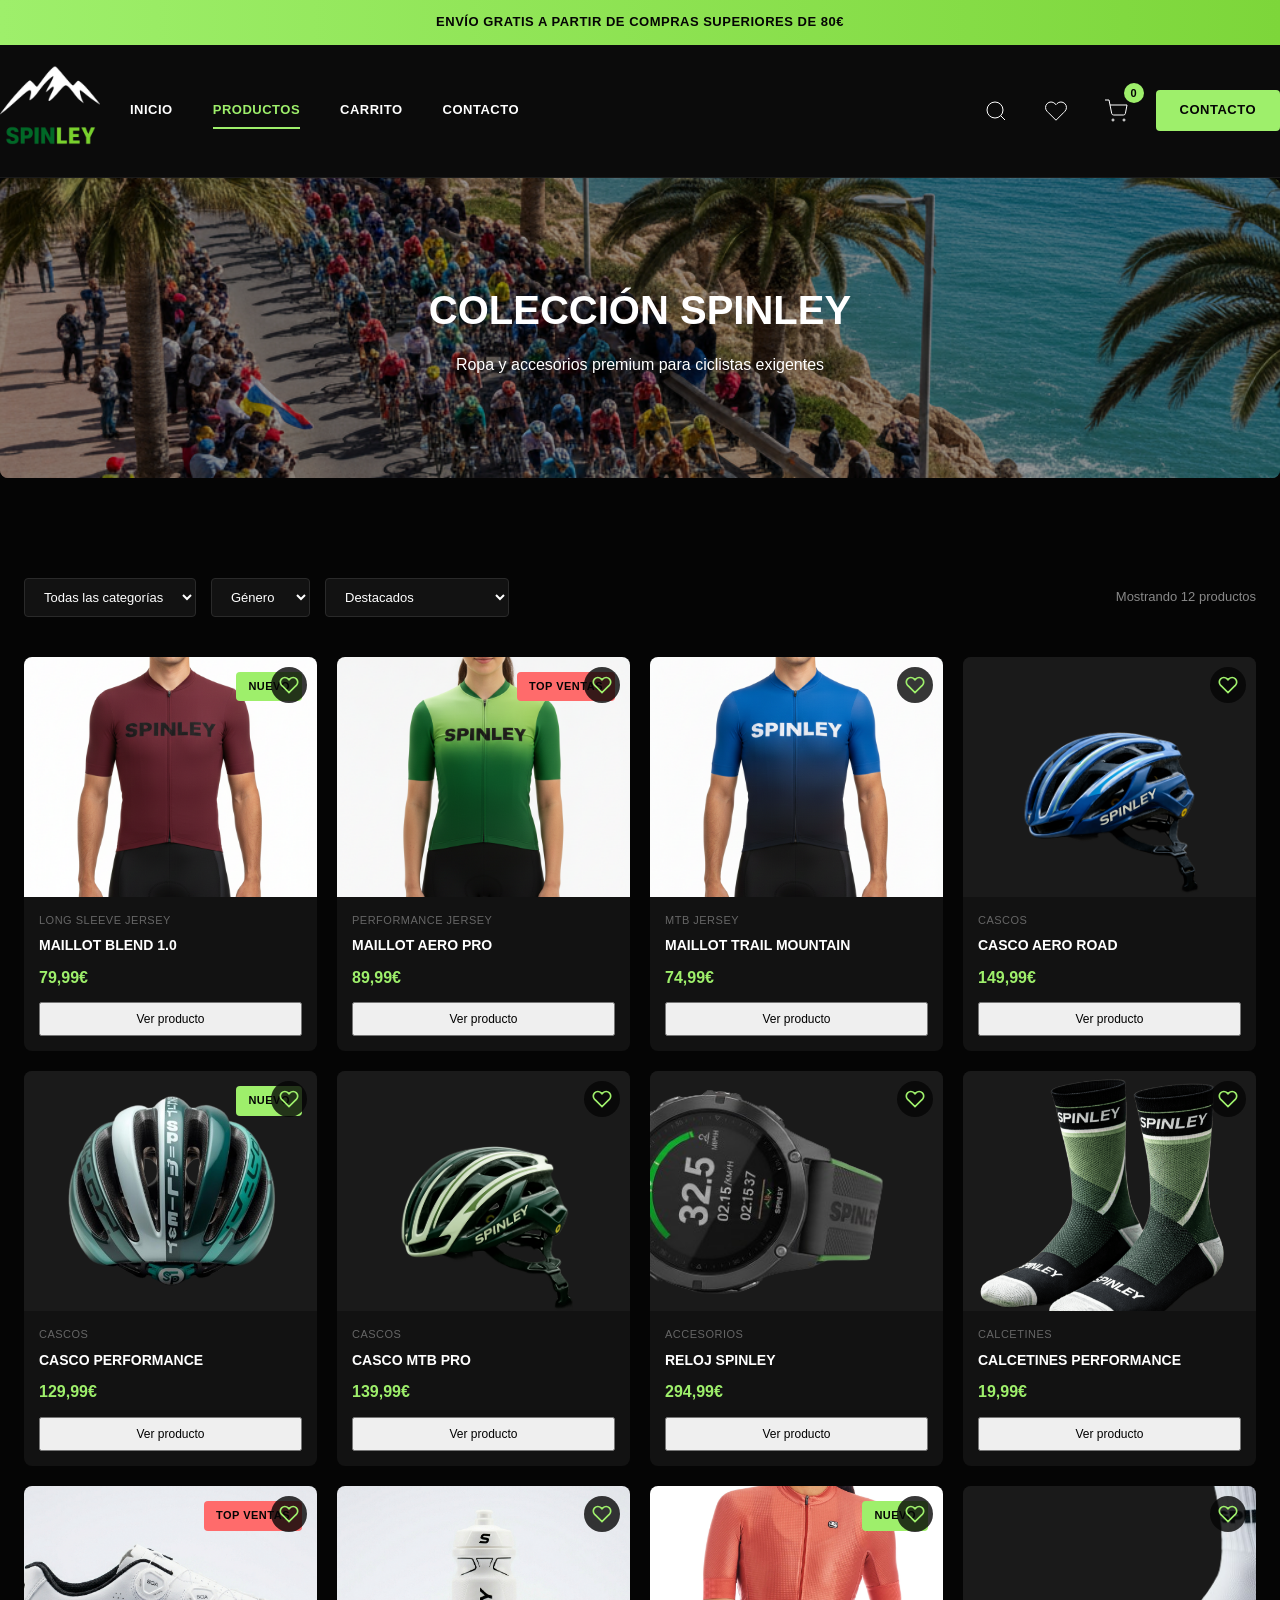
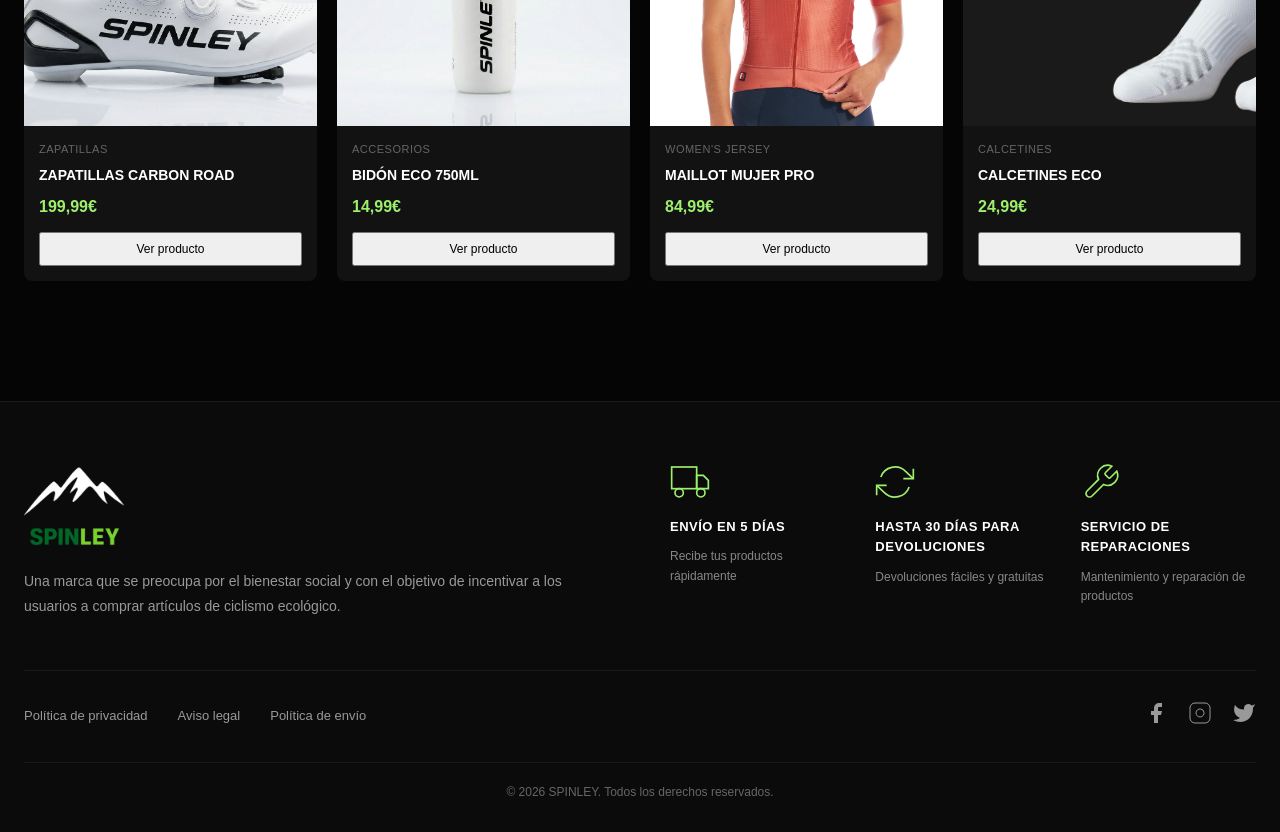
==== productos.html @ c1670255 "first commit" ====
<!DOCTYPE html>
<html lang="es">
<head>
    <meta charset="UTF-8">
    <meta name="viewport" content="width=device-width, initial-scale=1.0">
    <title>Productos - SPINLEY</title>
    <link rel="stylesheet" href="styles.css">
</head>
<body>
    <div class="top-bar">
        <p>ENVÍO GRATIS A PARTIR DE COMPRAS SUPERIORES DE 80€</p>
    </div>

    <header class="header" id="header">
        <div class="container header-content">
            <div class="logo">
                <a href="index.html">
                    <img src="images/logoBlanco.png" width="100px">
                </a>
            </div>

            <nav class="nav-desktop">
                <a href="index.html" class="nav-link">INICIO</a>
                <a href="productos.html" class="nav-link active">PRODUCTOS</a>
                <a href="carrito.html" class="nav-link">CARRITO</a>
                <a href="contacto.html" class="nav-link">CONTACTO</a>
            </nav>

            <div class="header-search">
                <input type="text" placeholder="Buscar productos..." class="search-input" id="search-input">
                <svg class="search-icon" width="20" height="20" viewBox="0 0 24 24" fill="none" stroke="currentColor" style="cursor: pointer;">
                    <circle cx="11" cy="11" r="8"></circle>
                    <path d="m21 21-4.35-4.35"></path>
                </svg>
            </div>

            <div class="header-actions">
                <button class="icon-btn search-btn-mobile">
                    <svg width="24" height="24" viewBox="0 0 24 24" fill="none" stroke="currentColor">
                        <circle cx="11" cy="11" r="8"></circle>
                        <path d="m21 21-4.35-4.35"></path>
                    </svg>
                </button>
                <button class="icon-btn">
                    <svg width="24" height="24" viewBox="0 0 24 24" fill="none" stroke="currentColor">
                        <path d="M20.84 4.61a5.5 5.5 0 0 0-7.78 0L12 5.67l-1.06-1.06a5.5 5.5 0 0 0-7.78 7.78l1.06 1.06L12 21.23l7.78-7.78 1.06-1.06a5.5 5.5 0 0 0 0-7.78z"></path>
                    </svg>
                </button>
                <button class="icon-btn cart-btn" onclick="window.location.href='carrito.html'">
                    <svg width="24" height="24" viewBox="0 0 24 24" fill="none" stroke="currentColor">
                        <circle cx="9" cy="21" r="1"></circle>
                        <circle cx="20" cy="21" r="1"></circle>
                        <path d="M1 1h4l2.68 13.39a2 2 0 0 0 2 1.61h9.72a2 2 0 0 0 2-1.61L23 6H6"></path>
                    </svg>
                    <span class="cart-count" id="cart-count">0</span>
                </button>
                <a href="contacto.html" class="btn-contact">CONTACTO</a>
                <button class="hamburger" id="hamburger">
                    <span></span>
                    <span></span>
                    <span></span>
                </button>
            </div>
        </div>

        <nav class="nav-mobile" id="nav-mobile">
            <a href="index.html" class="nav-link-mobile">INICIO</a>
            <a href="productos.html" class="nav-link-mobile">PRODUCTOS</a>
            <a href="carrito.html" class="nav-link-mobile">CARRITO</a>
            <a href="contacto.html" class="nav-link-mobile">CONTACTO</a>
        </nav>
    </header>

    <section class="catalog-hero">
        <div class="catalog-hero-image">
            <img src="images/FOTO APARTADO EVENTOS .png" alt="Colección SPINLEY">
            <div class="hero-overlay"></div>
        </div>
        <div class="catalog-hero-content">
            <h1>COLECCIÓN SPINLEY</h1>
            <p>Ropa y accesorios premium para ciclistas exigentes</p>
        </div>
    </section>

    <section class="catalog-section">
        <div class="container">
            <div class="catalog-controls">
                <div class="filters">
                    <select id="category-filter" class="filter-select">
                        <option value="">Todas las categorías</option>
                        <option value="maillots">Maillots</option>
                        <option value="cascos">Cascos</option>
                        <option value="guantes">Guantes</option>
                        <option value="zapatillas">Zapatillas</option>
                        <option value="calcetines">Calcetines</option>
                        <option value="accesorios">Accesorios</option>
                    </select>

                    <select id="gender-filter" class="filter-select">
                        <option value="">Género</option>
                        <option value="hombre">Hombre</option>
                        <option value="mujer">Mujer</option>
                        <option value="unisex">Unisex</option>
                    </select>

                    <select id="sort-filter" class="filter-select">
                        <option value="featured">Destacados</option>
                        <option value="price-asc">Precio: menor a mayor</option>
                        <option value="price-desc">Precio: mayor a menor</option>
                        <option value="newest">Novedades</option>
                    </select>
                </div>

                <p class="results-count" id="results-count">Mostrando 12 productos</p>
            </div>

            <div class="catalog-grid" id="catalog-grid">
                <div class="product-card-catalog" data-category="maillots" data-gender="hombre" data-price="79.99" data-new="true">
                    <div class="product-image-catalog">
                        <img src="images/FOTO MAILLOT ROJO .png" alt="Maillot Blend 1.0">
                        <span class="badge badge-new">NUEVO</span>
                        <button class="quick-add" onclick="addToCartQuick(1, 'MAILLOT BLEND 1.0', 79.99)">Añadir al carrito</button>
                    </div>
                    <div class="product-info-catalog">
                        <p class="product-category-small">Long Sleeve Jersey</p>
                        <h3 class="product-name-catalog">MAILLOT BLEND 1.0</h3>
                        <p class="product-price-catalog">79,99€</p>
                        <button class="btn-small" onclick="window.location.href='producto.html?id=1'">Ver producto</button>
                    </div>
                </div>

                <div class="product-card-catalog" data-category="maillots" data-gender="hombre" data-price="89.99">
                    <div class="product-image-catalog">
                        <img src="images/FOTO MODELO MAILLOT VERDE .png" alt="Maillot Aero Pro">
                        <span class="badge badge-top">TOP VENTAS</span>
                        <button class="quick-add" onclick="addToCartQuick(2, 'MAILLOT AERO PRO', 89.99)">Añadir al carrito</button>
                    </div>
                    <div class="product-info-catalog">
                        <p class="product-category-small">Performance Jersey</p>
                        <h3 class="product-name-catalog">MAILLOT AERO PRO</h3>
                        <p class="product-price-catalog">89,99€</p>
                        <button class="btn-small" onclick="window.location.href='producto.html?id=2'">Ver producto</button>
                    </div>
                </div>

                <div class="product-card-catalog" data-category="maillots" data-gender="unisex" data-price="74.99">
                    <div class="product-image-catalog">
                        <img src="images/FOTO MODELO MAILLOT AZUL.png" alt="Maillot Trail">
                        <button class="quick-add" onclick="addToCartQuick(3, 'MAILLOT TRAIL MOUNTAIN', 74.99)">Añadir al carrito</button>
                    </div>
                    <div class="product-info-catalog">
                        <p class="product-category-small">MTB Jersey</p>
                        <h3 class="product-name-catalog">MAILLOT TRAIL MOUNTAIN</h3>
                        <p class="product-price-catalog">74,99€</p>
                        <button class="btn-small" onclick="window.location.href='producto.html?id=3'">Ver producto</button>
                    </div>
                </div>

                <div class="product-card-catalog" data-category="cascos" data-gender="unisex" data-price="149.99">
                    <div class="product-image-catalog">
                        <img src="images/CASCO 1.png" alt="Casco Aero Road">
                        <button class="quick-add" onclick="addToCartQuick(4, 'CASCO AERO ROAD', 149.99)">Añadir al carrito</button>
                    </div>
                    <div class="product-info-catalog">
                        <p class="product-category-small">Cascos</p>
                        <h3 class="product-name-catalog">CASCO AERO ROAD</h3>
                        <p class="product-price-catalog">149,99€</p>
                        <button class="btn-small" onclick="window.location.href='producto.html?id=4'">Ver producto</button>
                    </div>
                </div>

                <div class="product-card-catalog" data-category="cascos" data-gender="unisex" data-price="129.99" data-new="true">
                    <div class="product-image-catalog">
                        <img src="images/CASCO.png" alt="Casco Performance">
                        <span class="badge badge-new">NUEVO</span>
                        <button class="quick-add" onclick="addToCartQuick(5, 'CASCO PERFORMANCE', 129.99)">Añadir al carrito</button>
                    </div>
                    <div class="product-info-catalog">
                        <p class="product-category-small">Cascos</p>
                        <h3 class="product-name-catalog">CASCO PERFORMANCE</h3>
                        <p class="product-price-catalog">129,99€</p>
                        <button class="btn-small" onclick="window.location.href='producto.html?id=5'">Ver producto</button>
                    </div>
                </div>

                <div class="product-card-catalog" data-category="cascos" data-gender="unisex" data-price="139.99">
                    <div class="product-image-catalog">
                        <img src="images/CASCO 3.png" alt="Casco MTB Pro">
                        <button class="quick-add" onclick="addToCartQuick(6, 'CASCO MTB PRO', 139.99)">Añadir al carrito</button>
                    </div>
                    <div class="product-info-catalog">
                        <p class="product-category-small">Cascos</p>
                        <h3 class="product-name-catalog">CASCO MTB PRO</h3>
                        <p class="product-price-catalog">139,99€</p>
                        <button class="btn-small" onclick="window.location.href='producto.html?id=6'">Ver producto</button>
                    </div>
                </div>

                <div class="product-card-catalog" data-category="accesorios" data-gender="unisex" data-price="294.99">
                    <div class="product-image-catalog">
                        <img src="images/RELOJ SPINLEY.png" alt="Reloj Spinley">
                        <button class="quick-add" onclick="addToCartQuick(7, 'RELOJ SPINLEY', 294.99)">Añadir al carrito</button>
                    </div>
                    <div class="product-info-catalog">
                        <p class="product-category-small">Accesorios</p>
                        <h3 class="product-name-catalog">RELOJ SPINLEY</h3>
                        <p class="product-price-catalog">294,99€</p>
                        <button class="btn-small" onclick="window.location.href='producto.html?id=7'">Ver producto</button>
                    </div>
                </div>

                <div class="product-card-catalog" data-category="calcetines" data-gender="unisex" data-price="19.99">
                    <div class="product-image-catalog">
                        <img src="images/CALCETINES 1.png" alt="Calcetines Performance">
                        <button class="quick-add" onclick="addToCartQuick(8, 'CALCETINES PERFORMANCE', 19.99)">Añadir al carrito</button>
                    </div>
                    <div class="product-info-catalog">
                        <p class="product-category-small">Calcetines</p>
                        <h3 class="product-name-catalog">CALCETINES PERFORMANCE</h3>
                        <p class="product-price-catalog">19,99€</p>
                        <button class="btn-small" onclick="window.location.href='producto.html?id=8'">Ver producto</button>
                    </div>
                </div>

                <div class="product-card-catalog" data-category="zapatillas" data-gender="unisex" data-price="199.99">
                    <div class="product-image-catalog">
                        <img src="images/ZAPATILLAS SPINLE.png" alt="Zapatillas Carbon Road">
                        <span class="badge badge-top">TOP VENTAS</span>
                        <button class="quick-add" onclick="addToCartQuick(9, 'ZAPATILLAS CARBON ROAD', 199.99)">Añadir al carrito</button>
                    </div>
                    <div class="product-info-catalog">
                        <p class="product-category-small">Zapatillas</p>
                        <h3 class="product-name-catalog">ZAPATILLAS CARBON ROAD</h3>
                        <p class="product-price-catalog">199,99€</p>
                        <button class="btn-small" onclick="window.location.href='producto.html?id=9'">Ver producto</button>
                    </div>
                </div>

                <div class="product-card-catalog" data-category="accesorios" data-gender="unisex" data-price="14.99">
                    <div class="product-image-catalog">
                        <img src="images/BOTELLIN SPINLEY (1).png" alt="Bidón Eco">
                        <button class="quick-add" onclick="addToCartQuick(10, 'BIDÓN ECO 750ML', 14.99)">Añadir al carrito</button>
                    </div>
                    <div class="product-info-catalog">
                        <p class="product-category-small">Accesorios</p>
                        <h3 class="product-name-catalog">BIDÓN ECO 750ML</h3>
                        <p class="product-price-catalog">14,99€</p>
                        <button class="btn-small" onclick="window.location.href='producto.html?id=10'">Ver producto</button>
                    </div>
                </div>

                <div class="product-card-catalog" data-category="maillots" data-gender="mujer" data-price="84.99" data-new="true">
                    <div class="product-image-catalog">
                        <img src="images/MAILLOT PRO MUJER .jpg" alt="Maillot Mujer Pro">
                        <span class="badge badge-new">NUEVO</span>
                        <button class="quick-add" onclick="addToCartQuick(11, 'MAILLOT MUJER PRO', 84.99)">Añadir al carrito</button>
                    </div>
                    <div class="product-info-catalog">
                        <p class="product-category-small">Women's Jersey</p>
                        <h3 class="product-name-catalog">MAILLOT MUJER PRO</h3>
                        <p class="product-price-catalog">84,99€</p>
                        <button class="btn-small" onclick="window.location.href='producto.html?id=11'">Ver producto</button>
                    </div>
                </div>

                <div class="product-card-catalog" data-category="calcetines" data-gender="unisex" data-price="24.99">
                    <div class="product-image-catalog">
                        <img src="images/CALCETINES 2.png" alt="Calcetines Eco">
                        <button class="quick-add" onclick="addToCartQuick(12, 'CALCETINES ECO', 24.99)">Añadir al carrito</button>
                    </div>
                    <div class="product-info-catalog">
                        <p class="product-category-small">Calcetines</p>
                        <h3 class="product-name-catalog">CALCETINES ECO</h3>
                        <p class="product-price-catalog">24,99€</p>
                        <button class="btn-small" onclick="window.location.href='producto.html?id=12'">Ver producto</button>
                    </div>
                </div>
            </div>
        </div>
    </section>

    <footer class="footer">
        <div class="container">
            <div class="footer-top">
                <div class="footer-brand">
                    <img src="images/logoBlanco.png" width="100px">
                    <p class="footer-description">Una marca que se preocupa por el bienestar social y con el objetivo de incentivar a los usuarios a comprar artículos de ciclismo ecológico.</p>
                </div>

                <div class="footer-features">
                    <div class="feature-item">
                        <svg width="40" height="40" viewBox="0 0 24 24" fill="none" stroke="#9eef6b">
                            <rect x="1" y="3" width="15" height="13"></rect>
                            <polygon points="16 8 20 8 23 11 23 16 16 16 16 8"></polygon>
                            <circle cx="5.5" cy="18.5" r="2.5"></circle>
                            <circle cx="18.5" cy="18.5" r="2.5"></circle>
                        </svg>
                        <h4>ENVÍO EN 5 DÍAS</h4>
                        <p>Recibe tus productos rápidamente</p>
                    </div>
                    <div class="feature-item">
                        <svg width="40" height="40" viewBox="0 0 24 24" fill="none" stroke="#9eef6b">
                            <polyline points="23 4 23 10 17 10"></polyline>
                            <polyline points="1 20 1 14 7 14"></polyline>
                            <path d="M3.51 9a9 9 0 0 1 14.85-3.36L23 10M1 14l4.64 4.36A9 9 0 0 0 20.49 15"></path>
                        </svg>
                        <h4>HASTA 30 DÍAS PARA DEVOLUCIONES</h4>
                        <p>Devoluciones fáciles y gratuitas</p>
                    </div>
                    <div class="feature-item">
                        <svg width="40" height="40" viewBox="0 0 24 24" fill="none" stroke="#9eef6b">
                            <path d="M14.7 6.3a1 1 0 0 0 0 1.4l1.6 1.6a1 1 0 0 0 1.4 0l3.77-3.77a6 6 0 0 1-7.94 7.94l-6.91 6.91a2.12 2.12 0 0 1-3-3l6.91-6.91a6 6 0 0 1 7.94-7.94l-3.76 3.76z"></path>
                        </svg>
                        <h4>SERVICIO DE REPARACIONES</h4>
                        <p>Mantenimiento y reparación de productos</p>
                    </div>
                </div>
            </div>

            <div class="footer-middle">
                <div class="footer-links">
                    <a href="privacidad.html">Política de privacidad</a>
                    <a href="aviso-legal.html">Aviso legal</a>
                    <a href="envio.html">Política de envío</a>
                </div>
                <div class="footer-social">
                    <a href="#" aria-label="Facebook">
                        <svg width="24" height="24" viewBox="0 0 24 24" fill="currentColor">
                            <path d="M18 2h-3a5 5 0 0 0-5 5v3H7v4h3v8h4v-8h3l1-4h-4V7a1 1 0 0 1 1-1h3z"></path>
                        </svg>
                    </a>
                    <a href="#" aria-label="Instagram">
                        <svg width="24" height="24" viewBox="0 0 24 24" fill="none" stroke="currentColor">
                            <rect x="2" y="2" width="20" height="20" rx="5" ry="5"></rect>
                            <path d="M16 11.37A4 4 0 1 1 12.63 8 4 4 0 0 1 16 11.37z"></path>
                            <line x1="17.5" y1="6.5" x2="17.51" y2="6.5"></line>
                        </svg>
                    </a>
                    <a href="#" aria-label="Twitter">
                        <svg width="24" height="24" viewBox="0 0 24 24" fill="currentColor">
                            <path d="M23 3a10.9 10.9 0 0 1-3.14 1.53 4.48 4.48 0 0 0-7.86 3v1A10.66 10.66 0 0 1 3 4s-4 9 5 13a11.64 11.64 0 0 1-7 2c9 5 20 0 20-11.5a4.5 4.5 0 0 0-.08-.83A7.72 7.72 0 0 0 23 3z"></path>
                        </svg>
                    </a>
                </div>
            </div>

            <div class="footer-bottom">
                <p>&copy; 2026 SPINLEY. Todos los derechos reservados.</p>
            </div>
        </div>
    </footer>

    <script src="script.js"></script>
</body>
</html>
---- styles.css ----
* {
    margin: 0;
    padding: 0;
    box-sizing: border-box;
}

html {
    scroll-behavior: smooth;
}

body {
    font-family: -apple-system, BlinkMacSystemFont, 'Segoe UI', Roboto, Oxygen, Ubuntu, Cantarell, sans-serif;
    background-color: #050505;
    color: #ffffff;
    line-height: 1.6;
}

.container {
    max-width: 1600px;
    margin: 0 auto;
    padding: 0 24px;
}

@media (max-width: 768px) {
    .container {
        padding: 0 16px;
    }
}

/* Top Bar */
.top-bar {
    background: linear-gradient(90deg, #9eef6b 0%, #7dd63a 100%);
    color: #050505;
    text-align: center;
    padding: 12px 0;
    font-size: 13px;
    font-weight: 600;
    letter-spacing: 0.5px;
    text-transform: uppercase;
}

/* Header */
.header {
    background-color: #0b0b0b;
    border-bottom: 1px solid #1a1a1a;
    position: sticky;
    top: 0;
    z-index: 100;
    transition: all 0.3s ease;
}

.header.scrolled {
    box-shadow: 0 4px 20px rgba(158, 239, 107, 0.1);
}

.header-content {
    display: flex;
    align-items: center;
    justify-content: space-between;
    padding: 16px 0;
    gap: 30px;
}

.logo a {
    display: flex;
    align-items: left;
    text-decoration: none;
}

.logo svg {
    transition: transform 0.3s ease;
}

.logo:hover svg {
    transform: scale(1.05);
}

.nav-desktop {
    display: flex;
    gap: 40px;
    flex: 1;
}

.nav-link {
    color: #ffffff;
    text-decoration: none;
    font-size: 13px;
    font-weight: 600;
    text-transform: uppercase;
    letter-spacing: 0.5px;
    transition: color 0.3s ease;
    position: relative;
}

.nav-link:hover,
.nav-link.active {
    color: #9eef6b;
}

.nav-link.active::after {
    content: '';
    position: absolute;
    bottom: -8px;
    left: 0;
    width: 100%;
    height: 2px;
    background-color: #9eef6b;
}

.header-search {
    flex: 1;
    max-width: 300px;
    position: relative;
    display: none;
}

.header-search.active {
    display: block;
}

.search-input {
    width: 100%;
    padding: 10px 16px;
    background-color: #1a1a1a;
    border: 1px solid #2a2a2a;
    color: #ffffff;
    border-radius: 24px;
    font-size: 13px;
    transition: all 0.3s ease;
}

.search-input:focus {
    outline: none;
    border-color: #9eef6b;
    background-color: #121212;
}

.search-icon {
    position: absolute;
    right: 16px;
    top: 50%;
    transform: translateY(-50%);
    color: #888;
    pointer-events: none;
}

.header-actions {
    display: flex;
    align-items: center;
    gap: 20px;
}

.icon-btn {
    background: none;
    border: none;
    color: #ffffff;
    cursor: pointer;
    display: flex;
    align-items: center;
    justify-content: center;
    width: 40px;
    height: 40px;
    border-radius: 50%;
    transition: all 0.3s ease;
    position: relative;
}

.icon-btn:hover {
    background-color: #1a1a1a;
    color: #9eef6b;
}

.cart-count {
    position: absolute;
    top: -8px;
    right: -8px;
    background-color: #9eef6b;
    color: #050505;
    font-size: 11px;
    font-weight: 700;
    width: 20px;
    height: 20px;
    border-radius: 50%;
    display: flex;
    align-items: center;
    justify-content: center;
}

.btn-contact {
    background-color: #9eef6b;
    color: #050505;
    padding: 10px 24px;
    border: none;
    border-radius: 4px;
    font-size: 13px;
    font-weight: 600;
    text-transform: uppercase;
    letter-spacing: 0.5px;
    cursor: pointer;
    text-decoration: none;
    transition: all 0.3s ease;
    display: inline-block;
}

.btn-contact:hover {
    background-color: #7dd63a;
    transform: translateY(-2px);
}

.hamburger {
    display: none;
    flex-direction: column;
    background: none;
    border: none;
    cursor: pointer;
    width: 30px;
    height: 24px;
    gap: 5px;
    padding: 0;
}

.hamburger span {
    width: 100%;
    height: 2px;
    background-color: #ffffff;
    transition: all 0.3s ease;
}

.hamburger.active span:nth-child(1) {
    transform: rotate(45deg) translate(8px, 8px);
}

.hamburger.active span:nth-child(2) {
    opacity: 0;
}

.hamburger.active span:nth-child(3) {
    transform: rotate(-45deg) translate(7px, -7px);
}

.nav-mobile {
    display: none;
    position: absolute;
    top: 100%;
    left: 0;
    right: 0;
    background-color: #0b0b0b;
    border-bottom: 1px solid #1a1a1a;
    flex-direction: column;
    padding: 20px 40px;
    gap: 15px;
}

.nav-mobile.active {
    display: flex;
}

.nav-link-mobile {
    color: #ffffff;
    text-decoration: none;
    font-size: 14px;
    font-weight: 600;
    text-transform: uppercase;
    transition: color 0.3s ease;
}

.nav-link-mobile:hover {
    color: #9eef6b;
}

@media (max-width: 768px) {
    .nav-desktop,
    .header-search,
    .btn-contact {
        display: none;
    }

    .hamburger {
        display: flex;
    }

    .search-btn-mobile {
        display: flex !important;
    }
}

/* Hero Section */
.hero {
    position: relative;
    height: 600px;
    overflow: hidden;
    margin-bottom: 60px;
}

.hero-image {
    position: absolute;
    top: 0;
    left: 0;
    width: 100%;
    height: 100%;
}

.hero-image img {
    width: 100%;
    height: 100%;
    object-fit: cover;
}

.hero-overlay {
    position: absolute;
    top: 0;
    left: 0;
    width: 100%;
    height: 100%;
    background: rgba(0, 0, 0, 0.4);
}

.hero-content {
    position: absolute;
    top: 50%;
    left: 50%;
    transform: translate(-50%, -50%);
    text-align: center;
    z-index: 10;
    width: 90%;
    max-width: 600px;
}

.hero-title {
    font-size: 56px;
    font-weight: 700;
    margin-bottom: 20px;
    letter-spacing: -0.5px;
    animation: fadeInUp 0.8s ease;
}

.hero-subtitle {
    font-size: 18px;
    color: #e0e0e0;
    margin-bottom: 40px;
    animation: fadeInUp 0.8s ease 0.2s backwards;
}

.hero-ctas {
    display: flex;
    gap: 20px;
    justify-content: center;
    animation: fadeInUp 0.8s ease 0.4s backwards;
}

@keyframes fadeInUp {
    from {
        opacity: 0;
        transform: translateY(20px);
    }
    to {
        opacity: 1;
        transform: translateY(0);
    }
}

@media (max-width: 768px) {
    .hero {
        height: 400px;
        margin-bottom: 40px;
    }

    .hero-title {
        font-size: 32px;
    }

    .hero-subtitle {
        font-size: 16px;
    }

    .hero-ctas {
        flex-direction: column;
    }
}

/* Buttons */
.btn {
    padding: 12px 32px;
    border: 2px solid #9eef6b;
    background-color: transparent;
    color: #9eef6b;
    font-size: 13px;
    font-weight: 600;
    text-transform: uppercase;
    letter-spacing: 0.5px;
    cursor: pointer;
    text-decoration: none;
    transition: all 0.3s ease;
    border-radius: 4px;
    display: inline-block;
}

.btn-primary {
    background-color: #9eef6b;
    color: #050505;
    border-color: #9eef6b;
}

.btn-primary:hover {
    background-color: #7dd63a;
    border-color: #7dd63a;
    transform: translateY(-2px);
}

.btn-secondary {
    background-color: transparent;
    color: #9eef6b;
    border-color: #9eef6b;
}

.btn-secondary:hover {
    background-color: #9eef6b;
    color: #050505;
    transform: translateY(-2px);
}

.btn-large {
    padding: 16px 40px;
    font-size: 14px;
}

.btn-small {
    padding: 8px 16px;
    font-size: 12px;
}

.btn-product {
    padding: 10px 20px;
    font-size: 12px;
    width: 100%;
}

.btn-cta {
    padding: 16px 48px;
    font-size: 16px;
    background-color: #9eef6b;
    color: #050505;
    border-color: #9eef6b;
}

/* Categories Section */
.categories {
    display: grid;
    grid-template-columns: 1fr 1fr;
    gap: 24px;
    margin-bottom: 80px;
    padding: 0 24px;
}

.category-card {
    position: relative;
    height: 400px;
    overflow: hidden;
    border-radius: 8px;
    cursor: pointer;
    transition: transform 0.4s ease;
}

.category-card img {
    width: 100%;
    height: 100%;
    object-fit: cover;
    transition: transform 0.4s ease;
}

.category-card:hover img {
    transform: scale(1.05);
}

.category-overlay {
    position: absolute;
    top: 0;
    left: 0;
    width: 100%;
    height: 100%;
    background: rgba(0, 0, 0, 0.3);
    transition: background 0.4s ease;
}

.category-card:hover .category-overlay {
    background: rgba(0, 0, 0, 0.5);
}

.category-content {
    position: absolute;
    top: 50%;
    left: 50%;
    transform: translate(-50%, -50%);
    text-align: center;
    z-index: 10;
}

.category-card h3 {
    font-size: 32px;
    font-weight: 700;
    margin-bottom: 15px;
    letter-spacing: -0.5px;
}

.category-cta {
    font-size: 13px;
    font-weight: 600;
    text-transform: uppercase;
    color: #9eef6b;
    letter-spacing: 0.5px;
}

@media (max-width: 768px) {
    .categories {
        grid-template-columns: 1fr;
        margin-bottom: 60px;
        padding: 0 16px;
    }

    .category-card {
        height: 300px;
    }

    .category-card h3 {
        font-size: 24px;
    }
}

/* Featured Products */
.featured-products {
    background-color: #0b0b0b;
    padding: 80px 0;
    margin-bottom: 80px;
}

.section-title {
    font-size: 32px;
    font-weight: 700;
    text-transform: uppercase;
    margin-bottom: 50px;
    letter-spacing: -0.5px;
    text-align: left;
}

.products-grid {
    display: grid;
    grid-template-columns: repeat(3, 1fr);
    gap: 30px;
}

.product-card {
    background-color: #121212;
    border-radius: 8px;
    overflow: hidden;
    transition: all 0.3s ease;
}

.product-card:hover {
    transform: translateY(-8px);
    box-shadow: 0 12px 40px rgba(158, 239, 107, 0.15);
}

.product-image {
    position: relative;
    height: 300px;
    overflow: hidden;
    background-color: #1a1a1a;
}

.product-image img {
    width: 100%;
    height: 100%;
    object-fit: cover;
    transition: transform 0.4s ease;
}

.product-card:hover .product-image img {
    transform: scale(1.08);
}

.badge {
    position: absolute;
    top: 15px;
    right: 15px;
    padding: 6px 12px;
    background-color: #9eef6b;
    color: #050505;
    font-size: 11px;
    font-weight: 700;
    text-transform: uppercase;
    border-radius: 4px;
    z-index: 5;
    letter-spacing: 0.5px;
}

.badge-new {
    background-color: #9eef6b;
}

.badge-top {
    background-color: #ff6b6b;
}

.product-info {
    padding: 20px;
}

.product-category {
    font-size: 12px;
    color: #888;
    text-transform: uppercase;
    letter-spacing: 0.5px;
    margin-bottom: 8px;
}

.product-name {
    font-size: 16px;
    font-weight: 600;
    margin-bottom: 10px;
    transition: color 0.3s ease;
}

.product-card:hover .product-name {
    color: #9eef6b;
}

.product-price {
    font-size: 18px;
    font-weight: 700;
    color: #9eef6b;
    margin-bottom: 15px;
}

@media (max-width: 768px) {
    .featured-products {
        padding: 60px 0;
    }

    .products-grid {
        grid-template-columns: repeat(2, 1fr);
        gap: 20px;
    }

    .section-title {
        font-size: 24px;
        margin-bottom: 30px;
    }
}

@media (max-width: 480px) {
    .products-grid {
        grid-template-columns: 1fr;
    }
}

/* Carousel */
.carousel-section {
    padding: 80px 0;
    margin-bottom: 80px;
}

.carousel-container {
    position: relative;
    display: flex;
    align-items: center;
    gap: 20px;
}

.carousel {
    display: flex;
    overflow-x: auto;
    overflow-y: hidden;
    flex: 1;
    gap: 20px;
    scroll-behavior: smooth;
    scrollbar-width: none;
    -ms-overflow-style: none;
    padding: 10px 0;
}

.carousel::-webkit-scrollbar {
    display: none;
}

.carousel-item {
    flex: 0 0 200px;
    text-align: center;
    transition: all 0.4s ease;
    opacity: 0.7;
    transform: scale(0.95);
    cursor: pointer;
}

.carousel-item:hover {
    opacity: 1;
    transform: scale(1);
}

.carousel-item.active {
    flex: 0 0 220px;
    opacity: 1;
    transform: scale(1.05);
}

.carousel-item img {
    width: 100%;
    height: 200px;
    object-fit: cover;
    border-radius: 8px;
    margin-bottom: 15px;
}

.carousel-item h4 {
    font-size: 14px;
    font-weight: 600;
    margin-bottom: 8px;
}

.carousel-price {
    font-size: 16px;
    color: #9eef6b;
    font-weight: 700;
}

.carousel-btn {
    background: none;
    border: none;
    color: #9eef6b;
    cursor: pointer;
    display: flex;
    align-items: center;
    justify-content: center;
    width: 50px;
    height: 50px;
    border-radius: 4px;
    transition: all 0.3s ease;
    flex-shrink: 0;
}

.carousel-btn:hover {
    background-color: #1a1a1a;
    transform: scale(1.1);
}

@media (max-width: 768px) {
    .carousel-section {
        padding: 60px 0;
    }

    .carousel-item {
        flex: 0 0 150px;
    }

    .carousel-item.active {
        flex: 0 0 180px;
    }
}

/* CTA Section */
.cta-section {
    padding: 60px 0;
    text-align: center;
    margin-bottom: 80px;
}

/* Collaborations */
.collaborations {
    padding: 80px 0;
    margin-bottom: 80px;
}

.collab-grid {
    display: grid;
    grid-template-columns: repeat(4, 1fr);
    gap: 20px;
}

.collab-card {
    position: relative;
    height: 280px;
    border-radius: 8px;
    overflow: hidden;
    cursor: pointer;
}

.collab-card img {
    width: 100%;
    height: 100%;
    object-fit: cover;
    transition: transform 0.4s ease;
}

.collab-card:hover img {
    transform: scale(1.08);
}

.collab-name {
    position: absolute;
    bottom: 0;
    left: 0;
    right: 0;
    background: linear-gradient(to top, rgba(0, 0, 0, 0.8), transparent);
    padding: 20px 15px 15px;
    font-size: 13px;
    font-weight: 600;
    text-align: center;
}

@media (max-width: 768px) {
    .collab-grid {
        grid-template-columns: repeat(2, 1fr);
    }

    .collaborations {
        padding: 60px 0;
        margin-bottom: 60px;
    }
}

/* Events */
.events {
    margin-bottom: 80px;
    border-radius: 8px;
    overflow: hidden;
    padding: 0 24px;
}

.events-content {
    position: relative;
    height: 500px;
}

.events-content img {
    width: 100%;
    height: 100%;
    object-fit: cover;
}

.events-overlay {
    position: absolute;
    top: 0;
    left: 0;
    width: 100%;
    height: 100%;
    background: rgba(0, 0, 0, 0.4);
}

.events-text {
    position: absolute;
    top: 50%;
    left: 50%;
    transform: translate(-50%, -50%);
    text-align: center;
    z-index: 10;
}

.events-text h2 {
    font-size: 44px;
    font-weight: 700;
    margin-bottom: 15px;
}

.events-text p {
    font-size: 18px;
    margin-bottom: 30px;
    color: #e0e0e0;
}

@media (max-width: 768px) {
    .events-content {
        height: 350px;
    }

    .events-text h2 {
        font-size: 28px;
    }

    .events-text p {
        font-size: 14px;
    }

    .events {
        margin-bottom: 60px;
        padding: 0 16px;
    }
}

/* Footer */
.footer {
    background-color: #0b0b0b;
    border-top: 1px solid #1a1a1a;
    padding: 60px 0 30px;
    margin-top: 80px;
}

.footer-top {
    display: grid;
    grid-template-columns: 1fr 1fr;
    gap: 60px;
    margin-bottom: 50px;
}

.footer-brand svg {
    margin-bottom: 20px;
}

.footer-description {
    font-size: 14px;
    color: #999;
    line-height: 1.8;
}

.footer-features {
    display: grid;
    grid-template-columns: repeat(3, 1fr);
    gap: 30px;
}

.feature-item {
    display: flex;
    flex-direction: column;
    align-items: flex-start;
    gap: 10px;
}

.feature-item svg {
    margin-bottom: 5px;
}

.feature-item h4 {
    font-size: 13px;
    font-weight: 600;
    text-transform: uppercase;
    letter-spacing: 0.5px;
}

.feature-item p {
    font-size: 12px;
    color: #888;
}

.footer-middle {
    display: flex;
    justify-content: space-between;
    align-items: center;
    border-top: 1px solid #1a1a1a;
    border-bottom: 1px solid #1a1a1a;
    padding: 30px 0;
    margin-bottom: 20px;
}

.footer-links {
    display: flex;
    gap: 30px;
}

.footer-links a {
    color: #999;
    text-decoration: none;
    font-size: 13px;
    transition: color 0.3s ease;
}

.footer-links a:hover {
    color: #9eef6b;
}

.footer-social {
    display: flex;
    gap: 20px;
}

.footer-social a {
    color: #999;
    transition: color 0.3s ease;
}

.footer-social a:hover {
    color: #9eef6b;
}

.footer-bottom {
    text-align: center;
    color: #666;
    font-size: 12px;
}

@media (max-width: 768px) {
    .footer-top {
        grid-template-columns: 1fr;
        gap: 40px;
    }

    .footer-features {
        grid-template-columns: 1fr;
    }

    .footer-middle {
        flex-direction: column;
        gap: 20px;
    }

    .footer-links {
        flex-direction: column;
        gap: 10px;
    }
}

/* Catalog */
.catalog-hero {
    position: relative;
    height: 300px;
    margin-bottom: 60px;
    overflow: hidden;
    border-radius: 8px;
}

.catalog-hero-image {
    position: absolute;
    top: 0;
    left: 0;
    width: 100%;
    height: 100%;
}

.catalog-hero-image img {
    width: 100%;
    height: 100%;
    object-fit: cover;
}

.catalog-hero-content {
    position: absolute;
    top: 50%;
    left: 50%;
    transform: translate(-50%, -50%);
    text-align: center;
    z-index: 10;
}

.catalog-hero-content h1 {
    font-size: 40px;
    font-weight: 700;
    margin-bottom: 10px;
}

.catalog-section {
    padding: 40px 0;
}

.catalog-controls {
    display: flex;
    justify-content: space-between;
    align-items: center;
    margin-bottom: 40px;
    gap: 20px;
}

.filters {
    display: flex;
    gap: 15px;
    flex-wrap: wrap;
}

.filter-select {
    padding: 10px 15px;
    background-color: #121212;
    border: 1px solid #2a2a2a;
    color: #ffffff;
    border-radius: 4px;
    font-size: 13px;
    cursor: pointer;
    transition: all 0.3s ease;
}

.filter-select:hover,
.filter-select:focus {
    border-color: #9eef6b;
    outline: none;
}

.results-count {
    font-size: 13px;
    color: #888;
}

.catalog-grid {
    display: grid;
    grid-template-columns: repeat(4, 1fr);
    gap: 20px;
}

.product-card-catalog {
    background-color: #121212;
    border-radius: 8px;
    overflow: hidden;
    transition: all 0.3s ease;
    position: relative;
}

.product-card-catalog:hover {
    transform: translateY(-6px);
    box-shadow: 0 10px 30px rgba(158, 239, 107, 0.1);
}

.product-image-catalog {
    position: relative;
    height: 240px;
    overflow: hidden;
    background-color: #1a1a1a;
}

.product-image-catalog img {
    width: 100%;
    height: 100%;
    object-fit: cover;
    transition: transform 0.4s ease;
}

.product-card-catalog:hover .product-image-catalog img {
    transform: scale(1.08);
}

.quick-add {
    position: absolute;
    bottom: 0;
    left: 0;
    right: 0;
    background-color: #9eef6b;
    color: #050505;
    border: none;
    padding: 12px;
    font-size: 12px;
    font-weight: 600;
    cursor: pointer;
    text-transform: uppercase;
    opacity: 0;
    transition: opacity 0.3s ease;
}

.product-card-catalog:hover .quick-add {
    opacity: 1;
}

.product-info-catalog {
    padding: 15px;
}

.product-category-small {
    font-size: 11px;
    color: #666;
    text-transform: uppercase;
    letter-spacing: 0.5px;
    margin-bottom: 5px;
}

.product-name-catalog {
    font-size: 14px;
    font-weight: 600;
    margin-bottom: 8px;
}

.product-price-catalog {
    font-size: 16px;
    color: #9eef6b;
    font-weight: 700;
    margin-bottom: 12px;
}

.btn-small {
    width: 100%;
    padding: 8px 12px;
}

@media (max-width: 1024px) {
    .catalog-grid {
        grid-template-columns: repeat(3, 1fr);
    }
}

@media (max-width: 768px) {
    .catalog-grid {
        grid-template-columns: repeat(2, 1fr);
    }

    .catalog-controls {
        flex-direction: column;
        align-items: flex-start;
    }
}

/* Product Detail */
.product-detail {
    padding: 40px 0;
}

.breadcrumb {
    font-size: 12px;
    color: #888;
    margin-bottom: 40px;
}

.breadcrumb a {
    color: #9eef6b;
    text-decoration: none;
    transition: color 0.3s ease;
}

.breadcrumb a:hover {
    color: #fff;
}

.product-layout {
    display: grid;
    grid-template-columns: 1fr 1fr;
    gap: 60px;
    margin-bottom: 80px;
}

.product-gallery {
    display: flex;
    flex-direction: column;
    gap: 20px;
}

.gallery-main {
    width: 100%;
    height: 500px;
    background-color: #121212;
    border-radius: 8px;
    overflow: hidden;
}

.gallery-main img {
    width: 100%;
    height: 100%;
    object-fit: cover;
}

.gallery-thumbnails {
    display: flex;
    gap: 12px;
}

.thumbnail {
    width: 80px;
    height: 80px;
    border: 2px solid #2a2a2a;
    border-radius: 4px;
    cursor: pointer;
    transition: all 0.3s ease;
    overflow: hidden;
}

.thumbnail img {
    width: 100%;
    height: 100%;
    object-fit: cover;
}

.thumbnail.active {
    border-color: #9eef6b;
}

.product-details {
    display: flex;
    flex-direction: column;
}

.product-category-tag {
    font-size: 11px;
    color: #9eef6b;
    text-transform: uppercase;
    letter-spacing: 0.5px;
    margin-bottom: 10px;
    font-weight: 600;
}

.product-title {
    font-size: 36px;
    font-weight: 700;
    margin-bottom: 20px;
    letter-spacing: -0.5px;
}

.product-rating {
    display: flex;
    gap: 15px;
    align-items: center;
    margin-bottom: 20px;
    padding-bottom: 20px;
    border-bottom: 1px solid #1a1a1a;
}

.stars {
    font-size: 18px;
    color: #9eef6b;
    letter-spacing: 2px;
}

.stars .empty {
    opacity: 0.3;
}

.rating-text {
    font-size: 13px;
    color: #888;
}

.product-price-large {
    font-size: 32px;
    font-weight: 700;
    color: #9eef6b;
    margin-bottom: 10px;
}

.product-stock {
    font-size: 13px;
    color: #9eef6b;
    margin-bottom: 30px;
    font-weight: 600;
}

.product-description {
    margin-bottom: 30px;
    padding-bottom: 30px;
    border-bottom: 1px solid #1a1a1a;
}

.product-description p {
    font-size: 14px;
    color: #ccc;
    line-height: 1.8;
}

.product-options {
    margin-bottom: 30px;
}

.option-group {
    margin-bottom: 25px;
}

.option-group label {
    display: block;
    font-size: 13px;
    font-weight: 600;
    text-transform: uppercase;
    letter-spacing: 0.5px;
    margin-bottom: 12px;
}

.color-selector {
    display: flex;
    gap: 12px;
}

.color-btn {
    width: 40px;
    height: 40px;
    border-radius: 50%;
    border: 2px solid #2a2a2a;
    cursor: pointer;
    transition: all 0.3s ease;
}

.color-btn.active {
    border-color: #9eef6b;
    box-shadow: 0 0 10px rgba(158, 239, 107, 0.3);
}

.color-btn:hover {
    border-color: #9eef6b;
}

.size-selector {
    display: flex;
    gap: 10px;
    flex-wrap: wrap;
}

.size-btn {
    min-width: 45px;
    padding: 10px 15px;
    background-color: #121212;
    border: 1px solid #2a2a2a;
    color: #ffffff;
    border-radius: 4px;
    cursor: pointer;
    transition: all 0.3s ease;
    font-size: 13px;
    font-weight: 600;
}

.size-btn:hover,
.size-btn.active {
    border-color: #9eef6b;
    color: #9eef6b;
}

.quantity-selector {
    display: flex;
    align-items: center;
    gap: 10px;
    width: fit-content;
}

.qty-btn {
    width: 40px;
    height: 40px;
    background-color: #121212;
    border: 1px solid #2a2a2a;
    color: #ffffff;
    border-radius: 4px;
    cursor: pointer;
    font-size: 18px;
    transition: all 0.3s ease;
}

.qty-btn:hover {
    border-color: #9eef6b;
    color: #9eef6b;
}

#quantity {
    width: 50px;
    text-align: center;
    padding: 8px;
    background-color: #121212;
    border: 1px solid #2a2a2a;
    color: #ffffff;
    border-radius: 4px;
    font-size: 13px;
}

.product-actions {
    display: flex;
    gap: 15px;
    margin-bottom: 30px;
}

.product-actions .btn {
    flex: 1;
}

.product-extended-info {
    margin-bottom: 80px;
}

.info-tabs {
    display: flex;
    gap: 20px;
    border-bottom: 1px solid #1a1a1a;
    margin-bottom: 30px;
}

.tab-btn {
    padding: 15px 0;
    background: none;
    border: none;
    color: #888;
    cursor: pointer;
    font-size: 13px;
    font-weight: 600;
    text-transform: uppercase;
    letter-spacing: 0.5px;
    border-bottom: 2px solid transparent;
    transition: all 0.3s ease;
}

.tab-btn.active {
    color: #9eef6b;
    border-bottom-color: #9eef6b;
}

.tab-content {
    display: none;
}

.tab-content.active {
    display: block;
}

.tab-content h3 {
    font-size: 20px;
    font-weight: 700;
    margin-bottom: 20px;
}

.tab-content h4 {
    font-size: 16px;
    font-weight: 600;
    margin: 20px 0 10px;
}

.tab-content ul {
    list-style: none;
    margin-left: 0;
}

.tab-content li {
    padding: 8px 0;
    color: #ccc;
    font-size: 14px;
}

.reviews-summary {
    margin-bottom: 30px;
    padding: 30px;
    background-color: #121212;
    border-radius: 8px;
}

.rating-large {
    text-align: center;
}

.rating-number {
    font-size: 48px;
    font-weight: 700;
    color: #9eef6b;
    display: block;
}

.stars-large {
    font-size: 20px;
    color: #9eef6b;
    display: block;
    margin: 10px 0;
    letter-spacing: 2px;
}

.stars-large .empty {
    opacity: 0.3;
}

.reviews-list {
    display: flex;
    flex-direction: column;
    gap: 20px;
}

.review-item {
    padding: 20px;
    background-color: #121212;
    border-radius: 8px;
    border-left: 3px solid #9eef6b;
}

.review-header {
    display: flex;
    justify-content: space-between;
    align-items: center;
    margin-bottom: 10px;
}

.review-header strong {
    font-size: 14px;
}

.stars-small {
    font-size: 13px;
    color: #9eef6b;
    letter-spacing: 1px;
}

.stars-small .empty {
    opacity: 0.3;
}

.review-date {
    font-size: 12px;
    color: #666;
    margin-bottom: 10px;
}

.review-item p {
    font-size: 13px;
    color: #ccc;
    line-height: 1.6;
}

.related-products {
    margin-bottom: 80px;
}

.related-grid {
    display: grid;
    grid-template-columns: repeat(5, 1fr);
    gap: 20px;
}

.product-card-small {
    background-color: #121212;
    border-radius: 8px;
    overflow: hidden;
    text-align: center;
}

.product-card-small img {
    width: 100%;
    height: 200px;
    object-fit: cover;
}

.product-card-small h4 {
    font-size: 13px;
    font-weight: 600;
    padding: 15px 10px 8px;
    margin: 0;
}

.product-card-small .price {
    font-size: 14px;
    color: #9eef6b;
    font-weight: 700;
    padding: 0 10px 15px;
}

@media (max-width: 1024px) {
    .product-layout {
        grid-template-columns: 1fr;
        gap: 40px;
    }

    .related-grid {
        grid-template-columns: repeat(3, 1fr);
    }
}

@media (max-width: 768px) {
    .gallery-main {
        height: 350px;
    }

    .product-title {
        font-size: 24px;
    }

    .product-price-large {
        font-size: 24px;
    }

    .related-grid {
        grid-template-columns: repeat(2, 1fr);
    }
}

/* Cart */
.cart-section {
    padding: 60px 0;
    min-height: 600px;
}

.cart-title {
    font-size: 32px;
    font-weight: 700;
    margin-bottom: 10px;
}

.cart-subtitle {
    font-size: 14px;
    color: #888;
    margin-bottom: 40px;
}

.cart-layout {
    display: grid;
    grid-template-columns: 1fr 350px;
    gap: 40px;
}

.cart-items {
    display: flex;
    flex-direction: column;
    gap: 20px;
}

.cart-item {
    display: grid;
    grid-template-columns: 100px 1fr auto;
    gap: 20px;
    padding: 20px;
    background-color: #121212;
    border-radius: 8px;
    align-items: center;
}

.cart-item-image {
    width: 100px;
    height: 100px;
    border-radius: 4px;
    overflow: hidden;
}

.cart-item-image img {
    width: 100%;
    height: 100%;
    object-fit: cover;
}

.cart-item-details {
    display: flex;
    flex-direction: column;
    gap: 8px;
}

.cart-item-name {
    font-size: 14px;
    font-weight: 600;
}

.cart-item-meta {
    font-size: 12px;
    color: #888;
}

.cart-item-qty {
    display: flex;
    align-items: center;
    gap: 8px;
    width: fit-content;
}

.cart-item-qty button {
    width: 28px;
    height: 28px;
    padding: 0;
    font-size: 14px;
    background-color: #1a1a1a;
    border: 1px solid #2a2a2a;
    color: #ffffff;
    cursor: pointer;
    border-radius: 4px;
}

.cart-item-qty input {
    width: 40px;
    text-align: center;
    padding: 5px;
    background-color: #1a1a1a;
    border: 1px solid #2a2a2a;
    color: #ffffff;
    border-radius: 4px;
    font-size: 12px;
}

.cart-item-actions {
    text-align: right;
}

.cart-item-price {
    font-size: 16px;
    font-weight: 700;
    color: #9eef6b;
    margin-bottom: 10px;
}

.cart-item-remove {
    background: none;
    border: none;
    color: #666;
    cursor: pointer;
    font-size: 12px;
    text-transform: uppercase;
    transition: color 0.3s ease;
}

.cart-item-remove:hover {
    color: #ff6b6b;
}

.cart-summary {
    background-color: #121212;
    padding: 30px;
    border-radius: 8px;
    height: fit-content;
    position: sticky;
    top: 100px;
}

.cart-summary h3 {
    font-size: 16px;
    font-weight: 700;
    margin-bottom: 20px;
}

.summary-row {
    display: flex;
    justify-content: space-between;
    margin-bottom: 12px;
    font-size: 14px;
}

.summary-row.total {
    font-size: 16px;
    font-weight: 700;
    color: #9eef6b;
}

.summary-divider {
    height: 1px;
    background-color: #1a1a1a;
    margin: 15px 0;
}

.free-shipping-notice {
    font-size: 12px;
    color: #9eef6b;
    background-color: #1a1a1a;
    padding: 12px;
    border-radius: 4px;
    margin: 20px 0;
    text-align: center;
}

.discount-code {
    display: flex;
    gap: 10px;
    margin-bottom: 20px;
}

.discount-input {
    flex: 1;
    padding: 10px;
    background-color: #1a1a1a;
    border: 1px solid #2a2a2a;
    color: #ffffff;
    border-radius: 4px;
    font-size: 12px;
}

.checkout-btn {
    width: 100%;
    margin-bottom: 15px;
}

.continue-shopping {
    display: block;
    text-align: center;
    color: #9eef6b;
    text-decoration: none;
    font-size: 12px;
    text-transform: uppercase;
    transition: color 0.3s ease;
}

.continue-shopping:hover {
    color: #fff;
}

.cart-empty {
    text-align: center;
    padding: 60px 20px;
}

.empty-icon {
    margin-bottom: 30px;
    opacity: 0.5;
}

.cart-empty h2 {
    font-size: 24px;
    font-weight: 700;
    margin-bottom: 10px;
}

.cart-empty p {
    color: #888;
    margin-bottom: 30px;
}

@media (max-width: 768px) {
    .cart-layout {
        grid-template-columns: 1fr;
    }

    .cart-summary {
        position: static;
    }

    .cart-item {
        grid-template-columns: 80px 1fr;
        gap: 15px;
    }

    .cart-item-image {
        width: 80px;
        height: 80px;
    }
}

/* Contact */
.contact-hero {
    position: relative;
    height: 400px;
    margin-bottom: 60px;
    overflow: hidden;
    border-radius: 8px;
}

.contact-hero-image {
    position: absolute;
    top: 0;
    left: 0;
    width: 100%;
    height: 100%;
}

.contact-hero-image img {
    width: 100%;
    height: 100%;
    object-fit: cover;
}

.contact-hero-content {
    position: absolute;
    top: 50%;
    left: 50%;
    transform: translate(-50%, -50%);
    text-align: center;
    z-index: 10;
}

.contact-hero-content h1 {
    font-size: 44px;
    font-weight: 700;
}

.contact-section {
    padding: 60px 0;
}

.contact-layout {
    display: grid;
    grid-template-columns: 1fr 1fr;
    gap: 60px;
}

.contact-form-container h2 {
    font-size: 24px;
    font-weight: 700;
    margin-bottom: 10px;
}

.form-subtitle {
    color: #888;
    margin-bottom: 30px;
    font-size: 14px;
}

.contact-form {
    display: flex;
    flex-direction: column;
    gap: 20px;
}

.form-group {
    display: flex;
    flex-direction: column;
}

.form-group label {
    font-size: 13px;
    font-weight: 600;
    text-transform: uppercase;
    letter-spacing: 0.5px;
    margin-bottom: 8px;
}

.form-group input,
.form-group textarea {
    padding: 12px;
    background-color: #121212;
    border: 1px solid #2a2a2a;
    color: #ffffff;
    border-radius: 4px;
    font-size: 14px;
    font-family: inherit;
    transition: all 0.3s ease;
}

.form-group input:focus,
.form-group textarea:focus {
    outline: none;
    border-color: #9eef6b;
    background-color: #1a1a1a;
}

.form-checkbox {
    display: flex;
    align-items: flex-start;
    gap: 10px;
    font-size: 12px;
}

.form-checkbox input {
    width: 18px;
    height: 18px;
    cursor: pointer;
    margin-top: 2px;
}

.form-checkbox label {
    cursor: pointer;
    color: #ccc;
}

.contact-info-container {
    display: flex;
    flex-direction: column;
    gap: 40px;
}

.contact-info-box {
    display: flex;
    flex-direction: column;
    gap: 25px;
}

.contact-info-box h3 {
    font-size: 20px;
    font-weight: 700;
    margin-bottom: 10px;
}

.info-item {
    display: flex;
    gap: 15px;
}

.info-item svg {
    flex-shrink: 0;
    margin-top: 2px;
}

.info-item strong {
    font-size: 13px;
    text-transform: uppercase;
    letter-spacing: 0.5px;
}

.info-item p {
    font-size: 14px;
    color: #ccc;
    margin: 4px 0 0;
}

.contact-social {
    margin-top: 20px;
    padding-top: 20px;
    border-top: 1px solid #1a1a1a;
}

.contact-social h4 {
    font-size: 13px;
    font-weight: 600;
    text-transform: uppercase;
    margin-bottom: 15px;
}

.social-links {
    display: flex;
    gap: 15px;
}

.social-links a {
    color: #9eef6b;
    transition: color 0.3s ease;
}

.social-links a:hover {
    color: #fff;
}

.contact-map {
    background-color: #121212;
    border-radius: 8px;
    height: 300px;
    display: flex;
    align-items: center;
    justify-content: center;
}

.map-placeholder {
    text-align: center;
}

.map-placeholder svg {
    margin-bottom: 15px;
    opacity: 0.6;
}

.map-placeholder p {
    font-size: 14px;
    color: #888;
}

@media (max-width: 768px) {
    .contact-layout {
        grid-template-columns: 1fr;
        gap: 40px;
    }

    .contact-hero {
        height: 300px;
    }

    .contact-hero-content h1 {
        font-size: 28px;
    }
}

/* Search Dropdown Styles */
.search-dropdown {
    box-shadow: 0 8px 30px rgba(0, 0, 0, 0.5);
}

.search-dropdown a {
    transition: background-color 0.2s ease;
}

/* Favorite Button Styles */
.favorite-btn {
    transition: all 0.3s ease;
}

.favorite-btn:hover {
    transform: scale(1.15);
    background: rgba(158, 239, 107, 0.2) !important;
}

.favorite-btn.active svg {
    fill: #9eef6b;
}

/* Product Image Catalog Position Fix */
.product-image-catalog {
    position: relative;
}

/* Mobile Search Active */
@media (max-width: 768px) {
    .header-search {
        display: none;
    }
    
    .header-search.mobile-active {
        display: flex !important;
        position: absolute;
        top: 100%;
        left: 0;
        right: 0;
        background: #050505;
        padding: 15px;
        border-bottom: 1px solid #1a1a1a;
        z-index: 100;
    }
    
    .header-search.mobile-active .search-input {
        width: 100%;
    }
}

/* Events Section Cursor */
.events {
    cursor: pointer;
}

.events-content:hover .events-overlay {
    background: rgba(0, 0, 0, 0.6);
}

/* Modal Scrollbar */
#favorites-modal > div::-webkit-scrollbar,
#events-modal > div::-webkit-scrollbar {
    width: 6px;
}

#favorites-modal > div::-webkit-scrollbar-track,
#events-modal > div::-webkit-scrollbar-track {
    background: #1a1a1a;
}

#favorites-modal > div::-webkit-scrollbar-thumb,
#events-modal > div::-webkit-scrollbar-thumb {
    background: #9eef6b;
    border-radius: 3px;
}

/* Legal Pages */
.legal-page {
    padding: 60px 0;
    min-height: calc(100vh - 200px);
}

.legal-header {
    text-align: center;
    margin-bottom: 60px;
    padding-bottom: 40px;
    border-bottom: 1px solid #1a1a1a;
}

.legal-header h1 {
    font-size: 42px;
    font-weight: 700;
    margin-bottom: 15px;
    letter-spacing: -0.5px;
}

.legal-updated {
    font-size: 14px;
    color: #666;
}

.legal-content {
    max-width: 900px;
    margin: 0 auto;
}

.legal-section {
    margin-bottom: 50px;
}

.legal-section h2 {
    font-size: 22px;
    font-weight: 600;
    color: #9eef6b;
    margin-bottom: 20px;
    padding-bottom: 10px;
    border-bottom: 1px solid #1a1a1a;
}

.legal-section p {
    font-size: 15px;
    color: #ccc;
    line-height: 1.8;
    margin-bottom: 15px;
}

.legal-section ul,
.legal-section ol {
    margin: 15px 0 20px 20px;
    color: #ccc;
}

.legal-section li {
    font-size: 15px;
    line-height: 1.8;
    margin-bottom: 8px;
}

.legal-section li strong {
    color: #fff;
}

.info-box {
    background-color: #121212;
    border: 1px solid #1a1a1a;
    border-radius: 8px;
    padding: 25px;
    margin: 20px 0;
}

.info-box p {
    margin-bottom: 8px;
}

.info-box p:last-child {
    margin-bottom: 0;
}

.info-box h4 {
    font-size: 16px;
    color: #9eef6b;
    margin-bottom: 10px;
}

.contact-info {
    background: linear-gradient(135deg, rgba(158, 239, 107, 0.1), rgba(158, 239, 107, 0.05));
    border: 1px solid rgba(158, 239, 107, 0.2);
    border-radius: 8px;
    padding: 25px;
    margin-top: 20px;
}

.contact-info p {
    margin-bottom: 8px;
    color: #fff;
}

.contact-info p:last-child {
    margin-bottom: 0;
}

.note {
    font-style: italic;
    color: #888 !important;
    font-size: 14px !important;
}

/* Shipping Table */
.shipping-table {
    overflow-x: auto;
    margin: 20px 0;
}

.shipping-table table {
    width: 100%;
    border-collapse: collapse;
    background-color: #121212;
    border-radius: 8px;
    overflow: hidden;
}

.shipping-table th,
.shipping-table td {
    padding: 15px 20px;
    text-align: left;
    border-bottom: 1px solid #1a1a1a;
}

.shipping-table th {
    background-color: #0b0b0b;
    font-size: 13px;
    font-weight: 600;
    text-transform: uppercase;
    letter-spacing: 0.5px;
    color: #9eef6b;
}

.shipping-table td {
    font-size: 14px;
    color: #ccc;
}

.shipping-table tr:last-child td {
    border-bottom: none;
}

.shipping-table tr:hover {
    background-color: #1a1a1a;
}

.shipping-table .free {
    color: #9eef6b;
    font-weight: 600;
}

@media (max-width: 768px) {
    .legal-page {
        padding: 40px 0;
    }

    .legal-header h1 {
        font-size: 28px;
    }

    .legal-section h2 {
        font-size: 18px;
    }

    .legal-section p,
    .legal-section li {
        font-size: 14px;
    }

    .shipping-table th,
    .shipping-table td {
        padding: 12px 15px;
        font-size: 13px;
    }
}

/* Login Page */
.login-page {
    min-height: calc(100vh - 200px);
    display: flex;
    align-items: center;
    padding: 60px 0;
}

.login-container {
    display: grid;
    grid-template-columns: 1fr 1fr;
    gap: 0;
    max-width: 1000px;
    margin: 0 auto;
    background-color: #0b0b0b;
    border-radius: 12px;
    overflow: hidden;
    box-shadow: 0 20px 60px rgba(0, 0, 0, 0.5);
}

.login-box {
    padding: 50px;
}

.login-header {
    margin-bottom: 35px;
}

.login-header h1 {
    font-size: 32px;
    font-weight: 700;
    margin-bottom: 10px;
    letter-spacing: -0.5px;
}

.login-header p {
    font-size: 15px;
    color: #888;
}

.login-form .form-group {
    margin-bottom: 24px;
}

.login-form label {
    display: block;
    font-size: 13px;
    font-weight: 600;
    margin-bottom: 8px;
    color: #ccc;
    text-transform: uppercase;
    letter-spacing: 0.5px;
}

.login-form input[type="email"],
.login-form input[type="password"],
.login-form input[type="text"] {
    width: 100%;
    padding: 14px 16px;
    background-color: #121212;
    border: 1px solid #2a2a2a;
    border-radius: 6px;
    color: #fff;
    font-size: 15px;
    transition: all 0.3s ease;
}

.login-form input:focus {
    outline: none;
    border-color: #9eef6b;
    background-color: #1a1a1a;
}

.login-form input::placeholder {
    color: #555;
}

.password-input-wrapper {
    position: relative;
}

.toggle-password {
    position: absolute;
    right: 14px;
    top: 50%;
    transform: translateY(-50%);
    background: none;
    border: none;
    color: #666;
    cursor: pointer;
    padding: 0;
    display: flex;
    align-items: center;
    justify-content: center;
    transition: color 0.3s ease;
}

.toggle-password:hover {
    color: #9eef6b;
}

.form-options {
    display: flex;
    justify-content: space-between;
    align-items: center;
    margin-bottom: 30px;
}

.checkbox-container {
    display: flex;
    align-items: center;
    gap: 10px;
    font-size: 14px;
    color: #888;
    cursor: pointer;
}

.checkbox-container input[type="checkbox"] {
    width: 18px;
    height: 18px;
    accent-color: #9eef6b;
    cursor: pointer;
}

.forgot-password {
    font-size: 14px;
    color: #9eef6b;
    text-decoration: none;
    transition: color 0.3s ease;
}

.forgot-password:hover {
    color: #7dd63a;
    text-decoration: underline;
}

.btn-login {
    width: 100%;
    padding: 16px;
    font-size: 14px;
    font-weight: 600;
    text-transform: uppercase;
    letter-spacing: 0.5px;
}

.divider {
    display: flex;
    align-items: center;
    margin: 30px 0;
}

.divider::before,
.divider::after {
    content: '';
    flex: 1;
    height: 1px;
    background-color: #2a2a2a;
}

.divider span {
    padding: 0 20px;
    font-size: 13px;
    color: #666;
    text-transform: uppercase;
}

.social-login {
    display: flex;
    gap: 15px;
}

.social-btn {
    flex: 1;
    display: flex;
    align-items: center;
    justify-content: center;
    gap: 10px;
    padding: 14px;
    background-color: #121212;
    border: 1px solid #2a2a2a;
    border-radius: 6px;
    color: #fff;
    font-size: 14px;
    font-weight: 500;
    cursor: pointer;
    transition: all 0.3s ease;
}

.social-btn:hover {
    border-color: #9eef6b;
    background-color: #1a1a1a;
}

.login-footer {
    margin-top: 35px;
    text-align: center;
    padding-top: 25px;
    border-top: 1px solid #1a1a1a;
}

.login-footer p {
    font-size: 14px;
    color: #888;
}

.login-footer a {
    color: #9eef6b;
    text-decoration: none;
    font-weight: 600;
    transition: color 0.3s ease;
}

.login-footer a:hover {
    color: #7dd63a;
    text-decoration: underline;
}

.login-side {
    background: linear-gradient(135deg, rgba(158, 239, 107, 0.15), rgba(158, 239, 107, 0.05));
    display: flex;
    align-items: center;
    justify-content: center;
    padding: 50px;
    position: relative;
    overflow: hidden;
}

.login-side::before {
    content: '';
    position: absolute;
    top: -50%;
    right: -50%;
    width: 100%;
    height: 100%;
    background: radial-gradient(circle, rgba(158, 239, 107, 0.1) 0%, transparent 70%);
    pointer-events: none;
}

.login-side-content {
    position: relative;
    z-index: 1;
}

.login-side-content h2 {
    font-size: 28px;
    font-weight: 700;
    margin-bottom: 15px;
    color: #9eef6b;
}

.login-side-content > p {
    font-size: 15px;
    color: #ccc;
    margin-bottom: 35px;
    line-height: 1.6;
}

.benefits-list {
    list-style: none;
    padding: 0;
    margin: 0;
}

.benefits-list li {
    display: flex;
    align-items: center;
    gap: 12px;
    font-size: 15px;
    color: #fff;
    margin-bottom: 18px;
}

.benefits-list li svg {
    color: #9eef6b;
    flex-shrink: 0;
}

@media (max-width: 900px) {
    .login-container {
        grid-template-columns: 1fr;
        max-width: 450px;
    }

    .login-side {
        display: none;
    }

    .login-box {
        padding: 40px 30px;
    }
}

@media (max-width: 480px) {
    .login-page {
        padding: 30px 0;
    }

    .login-box {
        padding: 30px 20px;
    }

    .login-header h1 {
        font-size: 26px;
    }

    .form-options {
        flex-direction: column;
        align-items: flex-start;
        gap: 15px;
    }

    .social-login {
        flex-direction: column;
    }
}

/* Register form additions */
.form-row {
    display: grid;
    grid-template-columns: 1fr 1fr;
    gap: 15px;
}

.password-hint {
    font-size: 12px;
    color: #666;
    margin-top: 6px;
}

.terms-link {
    color: #9eef6b;
    text-decoration: none;
    transition: color 0.3s ease;
}

.terms-link:hover {
    color: #7dd63a;
    text-decoration: underline;
}

@media (max-width: 480px) {
    .form-row {
        grid-template-columns: 1fr;
    }
}
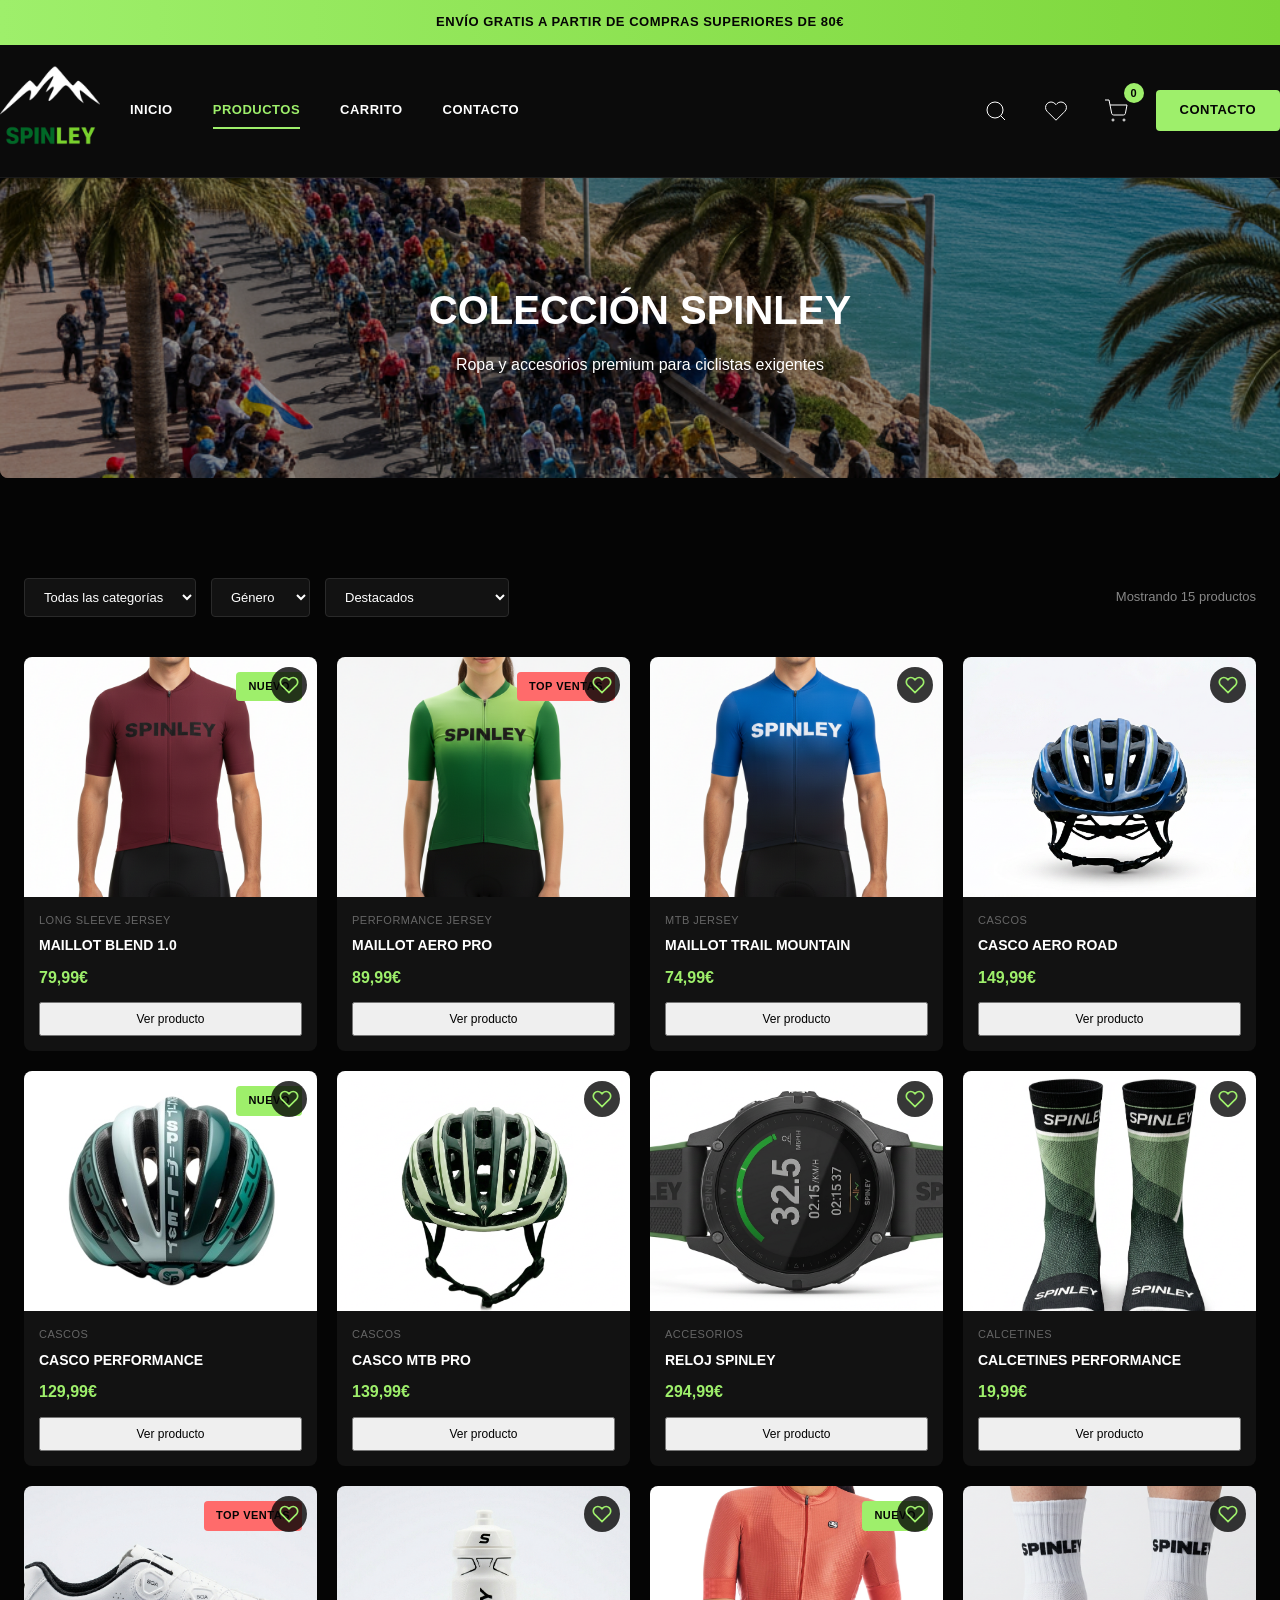
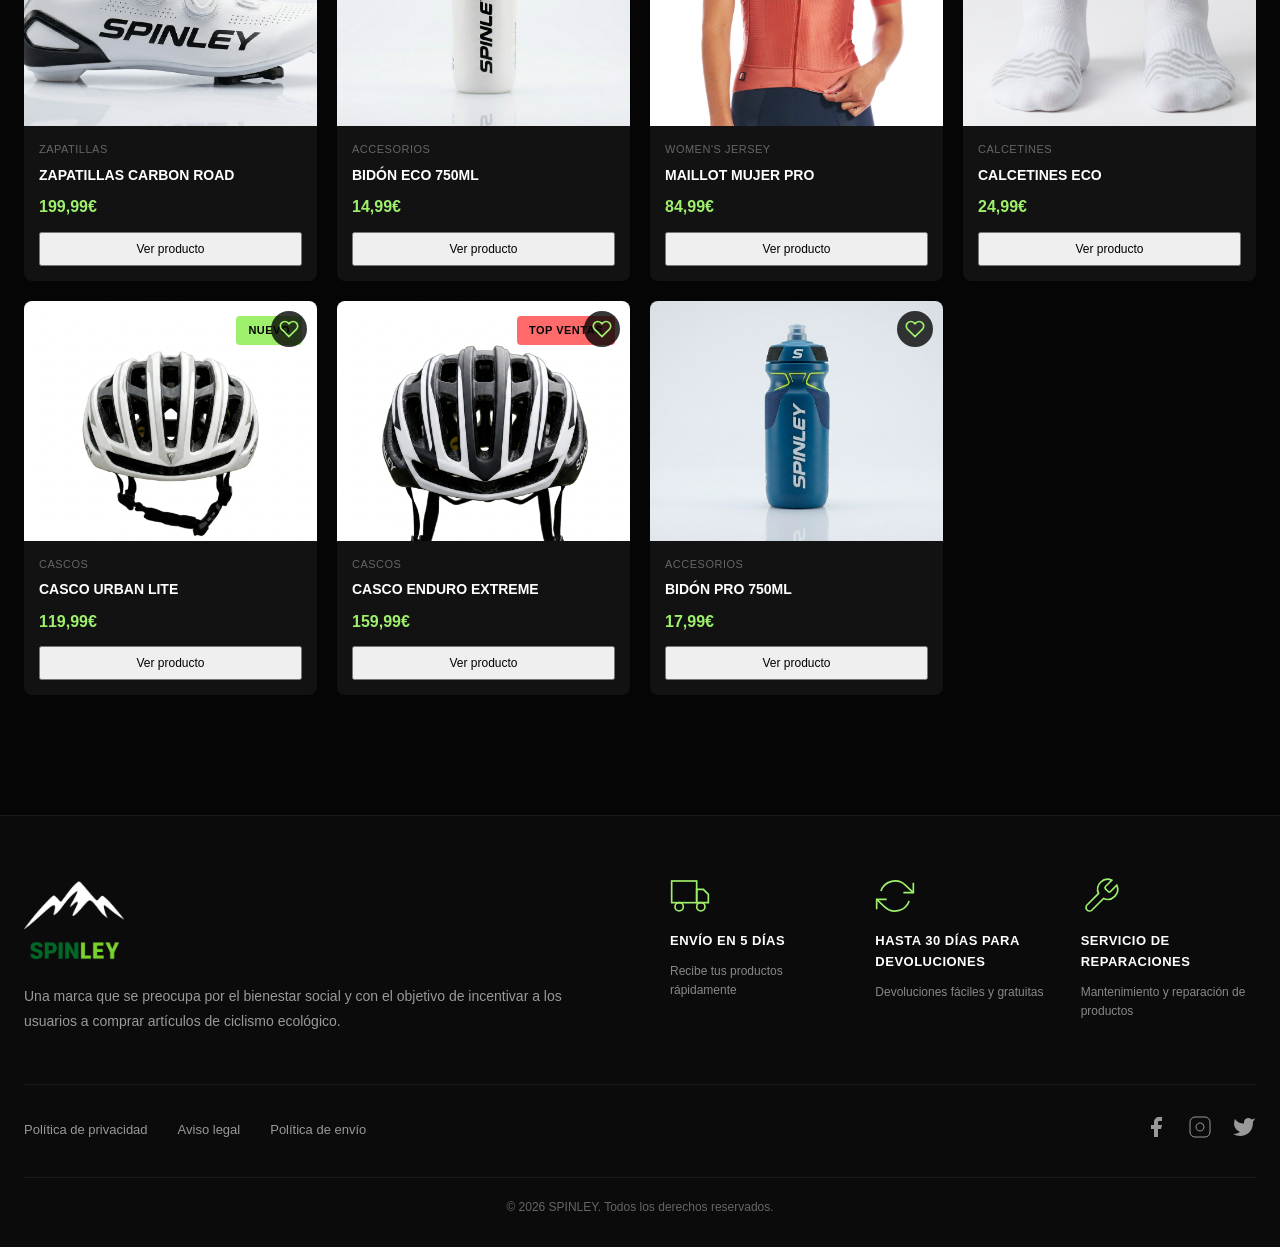
==== commit e540a2bc: "feat: enhance product images and add new products Correct product image views and add 3 new products" ====
--- a/productos.html
+++ b/productos.html
@@ -111,7 +111,7 @@
                     </select>
                 </div>
 
-                <p class="results-count" id="results-count">Mostrando 12 productos</p>
+                <p class="results-count" id="results-count">Mostrando 15 productos</p>
             </div>
 
             <div class="catalog-grid" id="catalog-grid">
@@ -273,6 +273,47 @@
                         <h3 class="product-name-catalog">CALCETINES ECO</h3>
                         <p class="product-price-catalog">24,99€</p>
                         <button class="btn-small" onclick="window.location.href='producto.html?id=12'">Ver producto</button>
+                    </div>
+                </div>
+
+                <div class="product-card-catalog" data-category="cascos" data-gender="unisex" data-price="119.99" data-new="true">
+                    <div class="product-image-catalog">
+                        <img src="images/CASCO 2.png" alt="Casco Urban Lite">
+                        <span class="badge badge-new">NUEVO</span>
+                        <button class="quick-add" onclick="addToCartQuick(13, 'CASCO URBAN LITE', 119.99)">Añadir al carrito</button>
+                    </div>
+                    <div class="product-info-catalog">
+                        <p class="product-category-small">Cascos</p>
+                        <h3 class="product-name-catalog">CASCO URBAN LITE</h3>
+                        <p class="product-price-catalog">119,99€</p>
+                        <button class="btn-small" onclick="window.location.href='producto.html?id=13'">Ver producto</button>
+                    </div>
+                </div>
+
+                <div class="product-card-catalog" data-category="cascos" data-gender="unisex" data-price="159.99">
+                    <div class="product-image-catalog">
+                        <img src="images/CASCO 4.png" alt="Casco Enduro Extreme">
+                        <span class="badge badge-top">TOP VENTAS</span>
+                        <button class="quick-add" onclick="addToCartQuick(14, 'CASCO ENDURO EXTREME', 159.99)">Añadir al carrito</button>
+                    </div>
+                    <div class="product-info-catalog">
+                        <p class="product-category-small">Cascos</p>
+                        <h3 class="product-name-catalog">CASCO ENDURO EXTREME</h3>
+                        <p class="product-price-catalog">159,99€</p>
+                        <button class="btn-small" onclick="window.location.href='producto.html?id=14'">Ver producto</button>
+                    </div>
+                </div>
+
+                <div class="product-card-catalog" data-category="accesorios" data-gender="unisex" data-price="17.99">
+                    <div class="product-image-catalog">
+                        <img src="images/BOTELLIN SPINLEY (2).png" alt="Bidon Pro">
+                        <button class="quick-add" onclick="addToCartQuick(15, 'BIDÓN PRO 750ML', 17.99)">Añadir al carrito</button>
+                    </div>
+                    <div class="product-info-catalog">
+                        <p class="product-category-small">Accesorios</p>
+                        <h3 class="product-name-catalog">BIDÓN PRO 750ML</h3>
+                        <p class="product-price-catalog">17,99€</p>
+                        <button class="btn-small" onclick="window.location.href='producto.html?id=15'">Ver producto</button>
                     </div>
                 </div>
             </div>
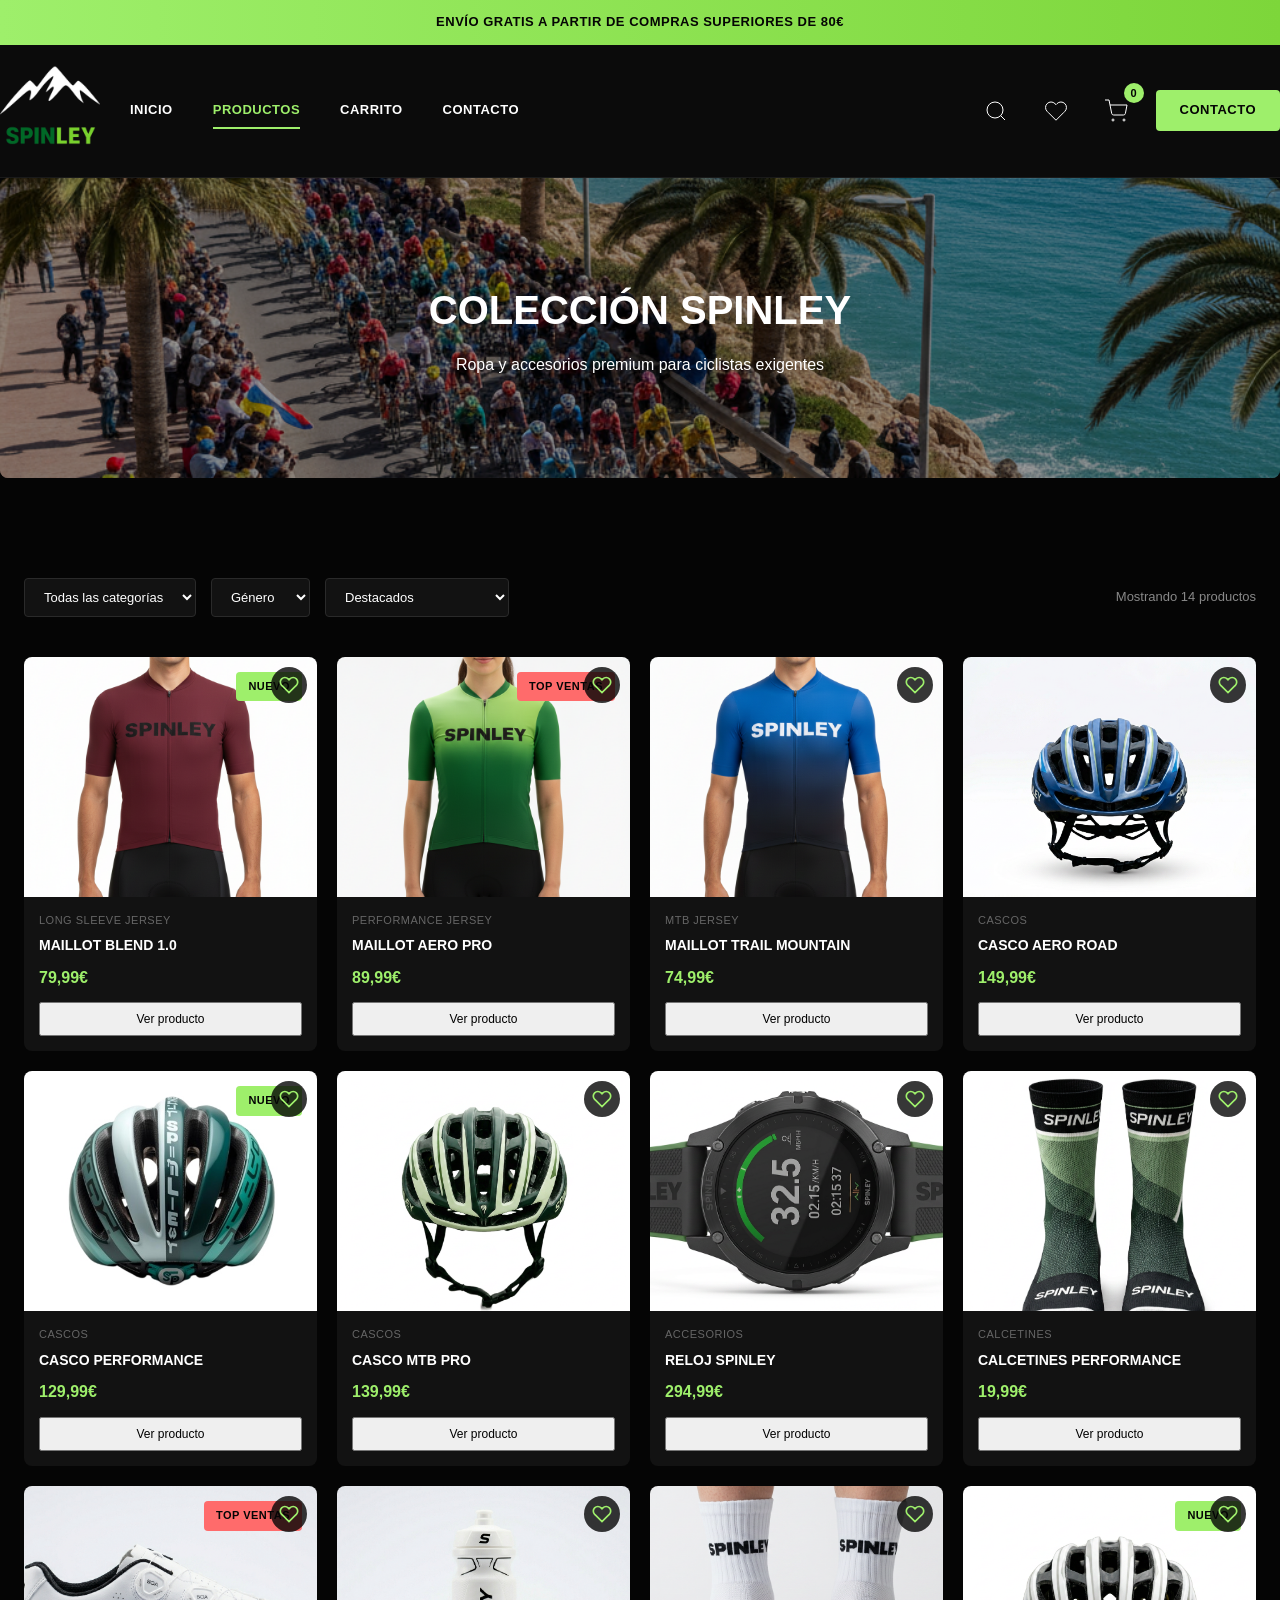
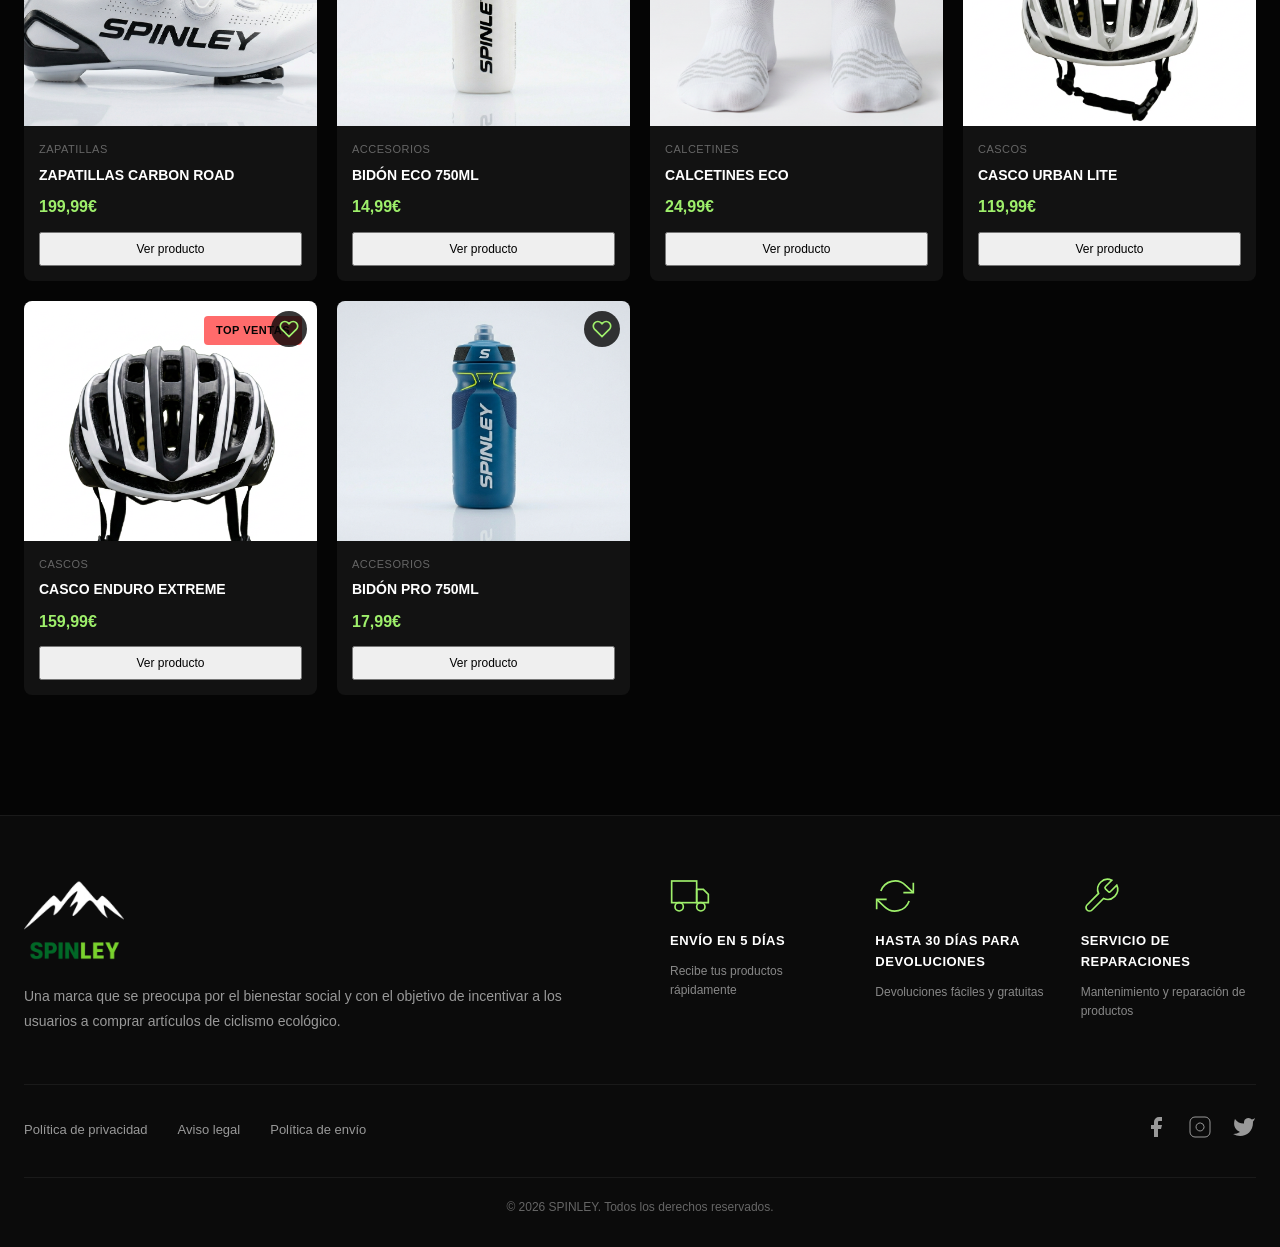
==== commit b4da3d06: "refactor: remove product 11 from system Remove product 11 from database, image reference, search lis" ====
--- a/productos.html
+++ b/productos.html
@@ -111,19 +111,19 @@
                     </select>
                 </div>
 
-                <p class="results-count" id="results-count">Mostrando 15 productos</p>
+                <p class="results-count" id="results-count">Mostrando 14 productos</p>
             </div>
 
             <div class="catalog-grid" id="catalog-grid">
                 <div class="product-card-catalog" data-category="maillots" data-gender="hombre" data-price="79.99" data-new="true">
                     <div class="product-image-catalog">
-                        <img src="images/FOTO MAILLOT ROJO .png" alt="Maillot Blend 1.0">
+                        <a href="producto.html?id=1"><img src="images/FOTO MAILLOT ROJO .png" alt="Maillot Blend 1.0"></a>
                         <span class="badge badge-new">NUEVO</span>
                         <button class="quick-add" onclick="addToCartQuick(1, 'MAILLOT BLEND 1.0', 79.99)">Añadir al carrito</button>
                     </div>
                     <div class="product-info-catalog">
                         <p class="product-category-small">Long Sleeve Jersey</p>
-                        <h3 class="product-name-catalog">MAILLOT BLEND 1.0</h3>
+                        <h3 class="product-name-catalog"><a href="producto.html?id=1">MAILLOT BLEND 1.0</a></h3>
                         <p class="product-price-catalog">79,99€</p>
                         <button class="btn-small" onclick="window.location.href='producto.html?id=1'">Ver producto</button>
                     </div>
@@ -131,13 +131,13 @@
 
                 <div class="product-card-catalog" data-category="maillots" data-gender="hombre" data-price="89.99">
                     <div class="product-image-catalog">
-                        <img src="images/FOTO MODELO MAILLOT VERDE .png" alt="Maillot Aero Pro">
+                        <a href="producto.html?id=2"><img src="images/FOTO MODELO MAILLOT VERDE .png" alt="Maillot Aero Pro"></a>
                         <span class="badge badge-top">TOP VENTAS</span>
                         <button class="quick-add" onclick="addToCartQuick(2, 'MAILLOT AERO PRO', 89.99)">Añadir al carrito</button>
                     </div>
                     <div class="product-info-catalog">
                         <p class="product-category-small">Performance Jersey</p>
-                        <h3 class="product-name-catalog">MAILLOT AERO PRO</h3>
+                        <h3 class="product-name-catalog"><a href="producto.html?id=2">MAILLOT AERO PRO</a></h3>
                         <p class="product-price-catalog">89,99€</p>
                         <button class="btn-small" onclick="window.location.href='producto.html?id=2'">Ver producto</button>
                     </div>
@@ -145,12 +145,12 @@
 
                 <div class="product-card-catalog" data-category="maillots" data-gender="unisex" data-price="74.99">
                     <div class="product-image-catalog">
-                        <img src="images/FOTO MODELO MAILLOT AZUL.png" alt="Maillot Trail">
+                        <a href="producto.html?id=3"><img src="images/FOTO MODELO MAILLOT AZUL.png" alt="Maillot Trail"></a>
                         <button class="quick-add" onclick="addToCartQuick(3, 'MAILLOT TRAIL MOUNTAIN', 74.99)">Añadir al carrito</button>
                     </div>
                     <div class="product-info-catalog">
                         <p class="product-category-small">MTB Jersey</p>
-                        <h3 class="product-name-catalog">MAILLOT TRAIL MOUNTAIN</h3>
+                        <h3 class="product-name-catalog"><a href="producto.html?id=3">MAILLOT TRAIL MOUNTAIN</a></h3>
                         <p class="product-price-catalog">74,99€</p>
                         <button class="btn-small" onclick="window.location.href='producto.html?id=3'">Ver producto</button>
                     </div>
@@ -158,12 +158,12 @@
 
                 <div class="product-card-catalog" data-category="cascos" data-gender="unisex" data-price="149.99">
                     <div class="product-image-catalog">
-                        <img src="images/CASCO 1.png" alt="Casco Aero Road">
+                        <a href="producto.html?id=4"><img src="images/CASCO 1.png" alt="Casco Aero Road"></a>
                         <button class="quick-add" onclick="addToCartQuick(4, 'CASCO AERO ROAD', 149.99)">Añadir al carrito</button>
                     </div>
                     <div class="product-info-catalog">
                         <p class="product-category-small">Cascos</p>
-                        <h3 class="product-name-catalog">CASCO AERO ROAD</h3>
+                        <h3 class="product-name-catalog"><a href="producto.html?id=4">CASCO AERO ROAD</a></h3>
                         <p class="product-price-catalog">149,99€</p>
                         <button class="btn-small" onclick="window.location.href='producto.html?id=4'">Ver producto</button>
                     </div>
@@ -171,13 +171,13 @@
 
                 <div class="product-card-catalog" data-category="cascos" data-gender="unisex" data-price="129.99" data-new="true">
                     <div class="product-image-catalog">
-                        <img src="images/CASCO.png" alt="Casco Performance">
+                        <a href="producto.html?id=5"><img src="images/CASCO.png" alt="Casco Performance"></a>
                         <span class="badge badge-new">NUEVO</span>
                         <button class="quick-add" onclick="addToCartQuick(5, 'CASCO PERFORMANCE', 129.99)">Añadir al carrito</button>
                     </div>
                     <div class="product-info-catalog">
                         <p class="product-category-small">Cascos</p>
-                        <h3 class="product-name-catalog">CASCO PERFORMANCE</h3>
+                        <h3 class="product-name-catalog"><a href="producto.html?id=5">CASCO PERFORMANCE</a></h3>
                         <p class="product-price-catalog">129,99€</p>
                         <button class="btn-small" onclick="window.location.href='producto.html?id=5'">Ver producto</button>
                     </div>
@@ -185,12 +185,12 @@
 
                 <div class="product-card-catalog" data-category="cascos" data-gender="unisex" data-price="139.99">
                     <div class="product-image-catalog">
-                        <img src="images/CASCO 3.png" alt="Casco MTB Pro">
+                        <a href="producto.html?id=6"><img src="images/CASCO 3.png" alt="Casco MTB Pro"></a>
                         <button class="quick-add" onclick="addToCartQuick(6, 'CASCO MTB PRO', 139.99)">Añadir al carrito</button>
                     </div>
                     <div class="product-info-catalog">
                         <p class="product-category-small">Cascos</p>
-                        <h3 class="product-name-catalog">CASCO MTB PRO</h3>
+                        <h3 class="product-name-catalog"><a href="producto.html?id=6">CASCO MTB PRO</a></h3>
                         <p class="product-price-catalog">139,99€</p>
                         <button class="btn-small" onclick="window.location.href='producto.html?id=6'">Ver producto</button>
                     </div>
@@ -198,12 +198,12 @@
 
                 <div class="product-card-catalog" data-category="accesorios" data-gender="unisex" data-price="294.99">
                     <div class="product-image-catalog">
-                        <img src="images/RELOJ SPINLEY.png" alt="Reloj Spinley">
+                        <a href="producto.html?id=7"><img src="images/RELOJ SPINLEY.png" alt="Reloj Spinley"></a>
                         <button class="quick-add" onclick="addToCartQuick(7, 'RELOJ SPINLEY', 294.99)">Añadir al carrito</button>
                     </div>
                     <div class="product-info-catalog">
                         <p class="product-category-small">Accesorios</p>
-                        <h3 class="product-name-catalog">RELOJ SPINLEY</h3>
+                        <h3 class="product-name-catalog"><a href="producto.html?id=7">RELOJ SPINLEY</a></h3>
                         <p class="product-price-catalog">294,99€</p>
                         <button class="btn-small" onclick="window.location.href='producto.html?id=7'">Ver producto</button>
                     </div>
@@ -211,12 +211,12 @@
 
                 <div class="product-card-catalog" data-category="calcetines" data-gender="unisex" data-price="19.99">
                     <div class="product-image-catalog">
-                        <img src="images/CALCETINES 1.png" alt="Calcetines Performance">
+                        <a href="producto.html?id=8"><img src="images/CALCETINES 1.png" alt="Calcetines Performance"></a>
                         <button class="quick-add" onclick="addToCartQuick(8, 'CALCETINES PERFORMANCE', 19.99)">Añadir al carrito</button>
                     </div>
                     <div class="product-info-catalog">
                         <p class="product-category-small">Calcetines</p>
-                        <h3 class="product-name-catalog">CALCETINES PERFORMANCE</h3>
+                        <h3 class="product-name-catalog"><a href="producto.html?id=8">CALCETINES PERFORMANCE</a></h3>
                         <p class="product-price-catalog">19,99€</p>
                         <button class="btn-small" onclick="window.location.href='producto.html?id=8'">Ver producto</button>
                     </div>
@@ -224,13 +224,13 @@
 
                 <div class="product-card-catalog" data-category="zapatillas" data-gender="unisex" data-price="199.99">
                     <div class="product-image-catalog">
-                        <img src="images/ZAPATILLAS SPINLE.png" alt="Zapatillas Carbon Road">
+                        <a href="producto.html?id=9"><img src="images/ZAPATILLAS SPINLE.png" alt="Zapatillas Carbon Road"></a>
                         <span class="badge badge-top">TOP VENTAS</span>
                         <button class="quick-add" onclick="addToCartQuick(9, 'ZAPATILLAS CARBON ROAD', 199.99)">Añadir al carrito</button>
                     </div>
                     <div class="product-info-catalog">
                         <p class="product-category-small">Zapatillas</p>
-                        <h3 class="product-name-catalog">ZAPATILLAS CARBON ROAD</h3>
+                        <h3 class="product-name-catalog"><a href="producto.html?id=9">ZAPATILLAS CARBON ROAD</a></h3>
                         <p class="product-price-catalog">199,99€</p>
                         <button class="btn-small" onclick="window.location.href='producto.html?id=9'">Ver producto</button>
                     </div>
@@ -238,39 +238,25 @@
 
                 <div class="product-card-catalog" data-category="accesorios" data-gender="unisex" data-price="14.99">
                     <div class="product-image-catalog">
-                        <img src="images/BOTELLIN SPINLEY (1).png" alt="Bidón Eco">
+                        <a href="producto.html?id=10"><img src="images/BOTELLIN SPINLEY (1).png" alt="Bidón Eco"></a>
                         <button class="quick-add" onclick="addToCartQuick(10, 'BIDÓN ECO 750ML', 14.99)">Añadir al carrito</button>
                     </div>
                     <div class="product-info-catalog">
                         <p class="product-category-small">Accesorios</p>
-                        <h3 class="product-name-catalog">BIDÓN ECO 750ML</h3>
+                        <h3 class="product-name-catalog"><a href="producto.html?id=10">BIDÓN ECO 750ML</a></h3>
                         <p class="product-price-catalog">14,99€</p>
                         <button class="btn-small" onclick="window.location.href='producto.html?id=10'">Ver producto</button>
                     </div>
                 </div>
 
-                <div class="product-card-catalog" data-category="maillots" data-gender="mujer" data-price="84.99" data-new="true">
-                    <div class="product-image-catalog">
-                        <img src="images/MAILLOT PRO MUJER .jpg" alt="Maillot Mujer Pro">
-                        <span class="badge badge-new">NUEVO</span>
-                        <button class="quick-add" onclick="addToCartQuick(11, 'MAILLOT MUJER PRO', 84.99)">Añadir al carrito</button>
-                    </div>
-                    <div class="product-info-catalog">
-                        <p class="product-category-small">Women's Jersey</p>
-                        <h3 class="product-name-catalog">MAILLOT MUJER PRO</h3>
-                        <p class="product-price-catalog">84,99€</p>
-                        <button class="btn-small" onclick="window.location.href='producto.html?id=11'">Ver producto</button>
-                    </div>
-                </div>
-
                 <div class="product-card-catalog" data-category="calcetines" data-gender="unisex" data-price="24.99">
                     <div class="product-image-catalog">
-                        <img src="images/CALCETINES 2.png" alt="Calcetines Eco">
+                        <a href="producto.html?id=12"><img src="images/CALCETINES 2.png" alt="Calcetines Eco"></a>
                         <button class="quick-add" onclick="addToCartQuick(12, 'CALCETINES ECO', 24.99)">Añadir al carrito</button>
                     </div>
                     <div class="product-info-catalog">
                         <p class="product-category-small">Calcetines</p>
-                        <h3 class="product-name-catalog">CALCETINES ECO</h3>
+                        <h3 class="product-name-catalog"><a href="producto.html?id=12">CALCETINES ECO</a></h3>
                         <p class="product-price-catalog">24,99€</p>
                         <button class="btn-small" onclick="window.location.href='producto.html?id=12'">Ver producto</button>
                     </div>
@@ -278,13 +264,13 @@
 
                 <div class="product-card-catalog" data-category="cascos" data-gender="unisex" data-price="119.99" data-new="true">
                     <div class="product-image-catalog">
-                        <img src="images/CASCO 2.png" alt="Casco Urban Lite">
+                        <a href="producto.html?id=13"><img src="images/CASCO 2.png" alt="Casco Urban Lite"></a>
                         <span class="badge badge-new">NUEVO</span>
                         <button class="quick-add" onclick="addToCartQuick(13, 'CASCO URBAN LITE', 119.99)">Añadir al carrito</button>
                     </div>
                     <div class="product-info-catalog">
                         <p class="product-category-small">Cascos</p>
-                        <h3 class="product-name-catalog">CASCO URBAN LITE</h3>
+                        <h3 class="product-name-catalog"><a href="producto.html?id=13">CASCO URBAN LITE</a></h3>
                         <p class="product-price-catalog">119,99€</p>
                         <button class="btn-small" onclick="window.location.href='producto.html?id=13'">Ver producto</button>
                     </div>
@@ -292,13 +278,13 @@
 
                 <div class="product-card-catalog" data-category="cascos" data-gender="unisex" data-price="159.99">
                     <div class="product-image-catalog">
-                        <img src="images/CASCO 4.png" alt="Casco Enduro Extreme">
+                        <a href="producto.html?id=14"><img src="images/CASCO 4.png" alt="Casco Enduro Extreme"></a>
                         <span class="badge badge-top">TOP VENTAS</span>
                         <button class="quick-add" onclick="addToCartQuick(14, 'CASCO ENDURO EXTREME', 159.99)">Añadir al carrito</button>
                     </div>
                     <div class="product-info-catalog">
                         <p class="product-category-small">Cascos</p>
-                        <h3 class="product-name-catalog">CASCO ENDURO EXTREME</h3>
+                        <h3 class="product-name-catalog"><a href="producto.html?id=14">CASCO ENDURO EXTREME</a></h3>
                         <p class="product-price-catalog">159,99€</p>
                         <button class="btn-small" onclick="window.location.href='producto.html?id=14'">Ver producto</button>
                     </div>
@@ -306,12 +292,12 @@
 
                 <div class="product-card-catalog" data-category="accesorios" data-gender="unisex" data-price="17.99">
                     <div class="product-image-catalog">
-                        <img src="images/BOTELLIN SPINLEY (2).png" alt="Bidon Pro">
+                        <a href="producto.html?id=15"><img src="images/BOTELLIN SPINLEY (2).png" alt="Bidon Pro"></a>
                         <button class="quick-add" onclick="addToCartQuick(15, 'BIDÓN PRO 750ML', 17.99)">Añadir al carrito</button>
                     </div>
                     <div class="product-info-catalog">
                         <p class="product-category-small">Accesorios</p>
-                        <h3 class="product-name-catalog">BIDÓN PRO 750ML</h3>
+                        <h3 class="product-name-catalog"><a href="producto.html?id=15">BIDÓN PRO 750ML</a></h3>
                         <p class="product-price-catalog">17,99€</p>
                         <button class="btn-small" onclick="window.location.href='producto.html?id=15'">Ver producto</button>
                     </div>
--- a/styles.css
+++ b/styles.css
@@ -1160,6 +1160,23 @@
     margin-bottom: 8px;
 }
 
+.product-name-catalog a {
+    color: inherit;
+    text-decoration: none;
+    transition: color 0.2s ease;
+}
+
+.product-name-catalog a:hover {
+    color: #9eef6b;
+}
+
+.product-image-catalog a {
+    display: block;
+    width: 100%;
+    height: 100%;
+    cursor: pointer;
+}
+
 .product-price-catalog {
     font-size: 16px;
     color: #9eef6b;
